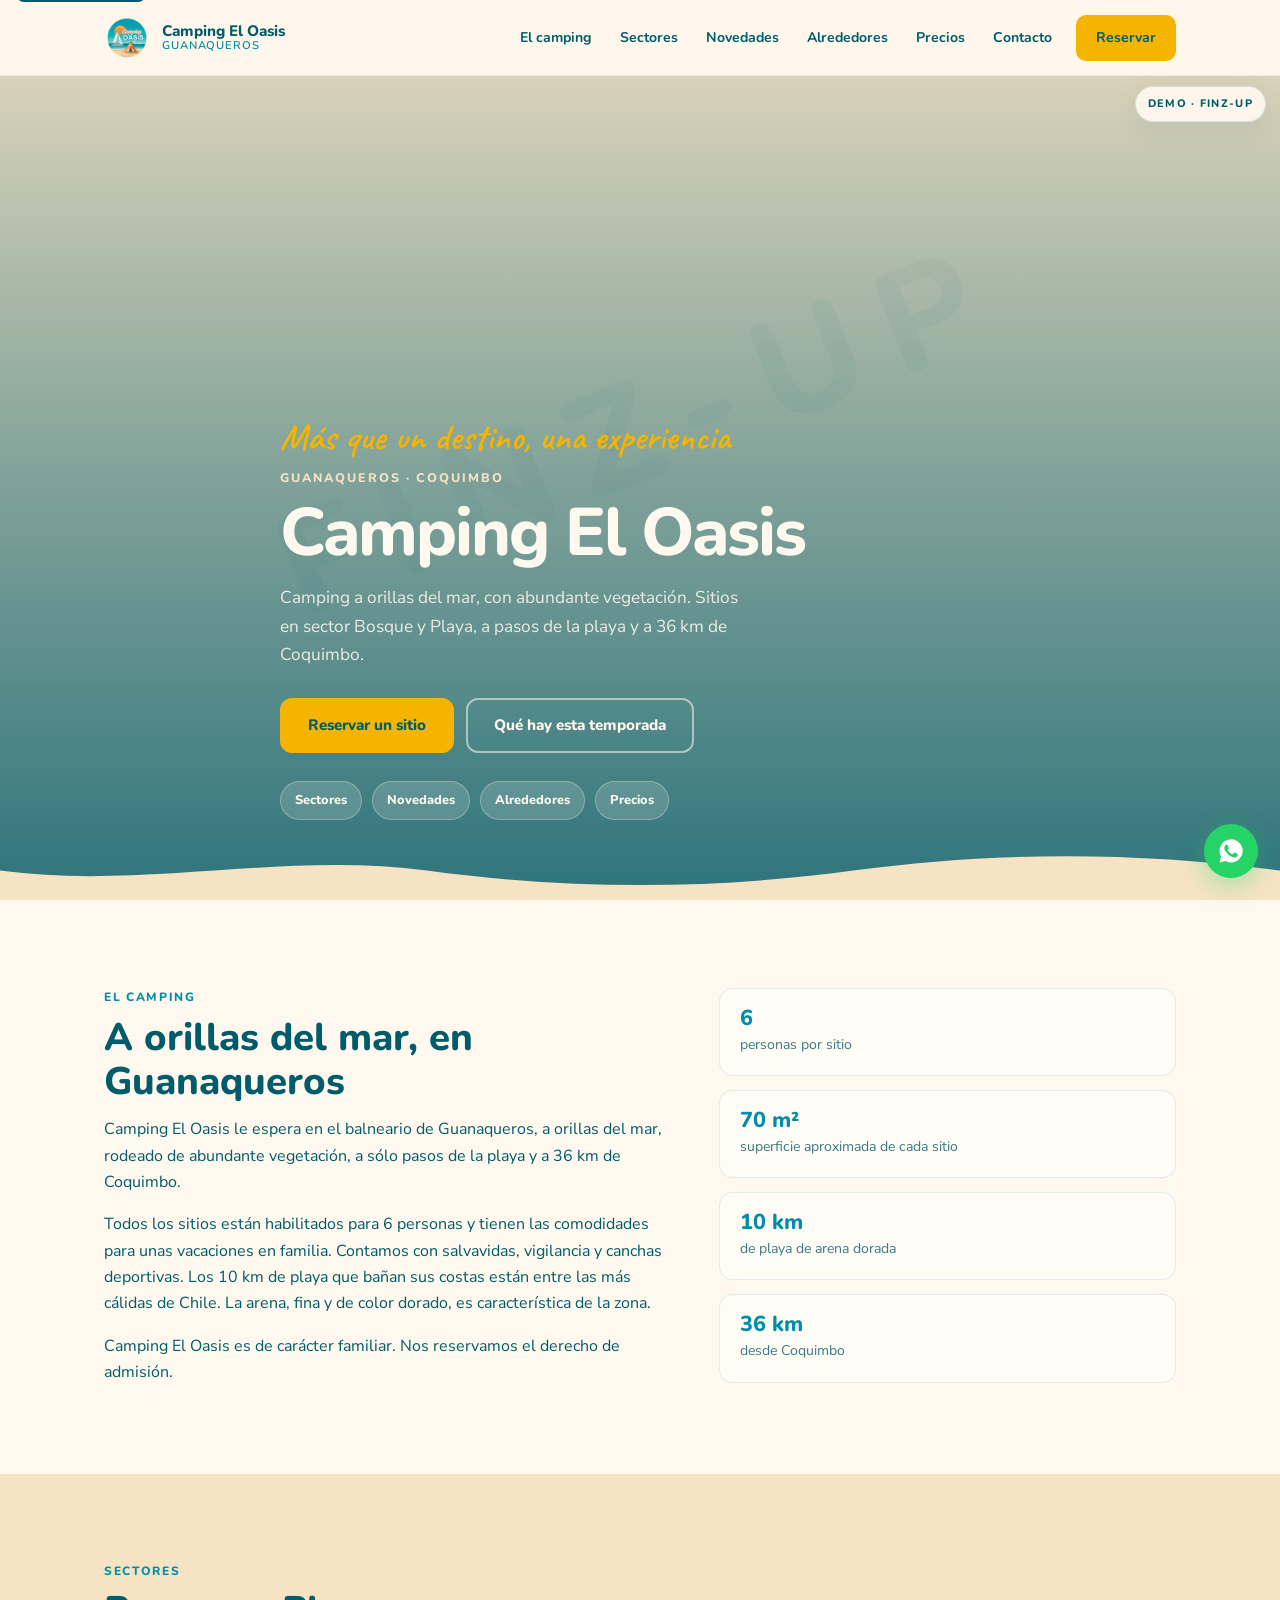
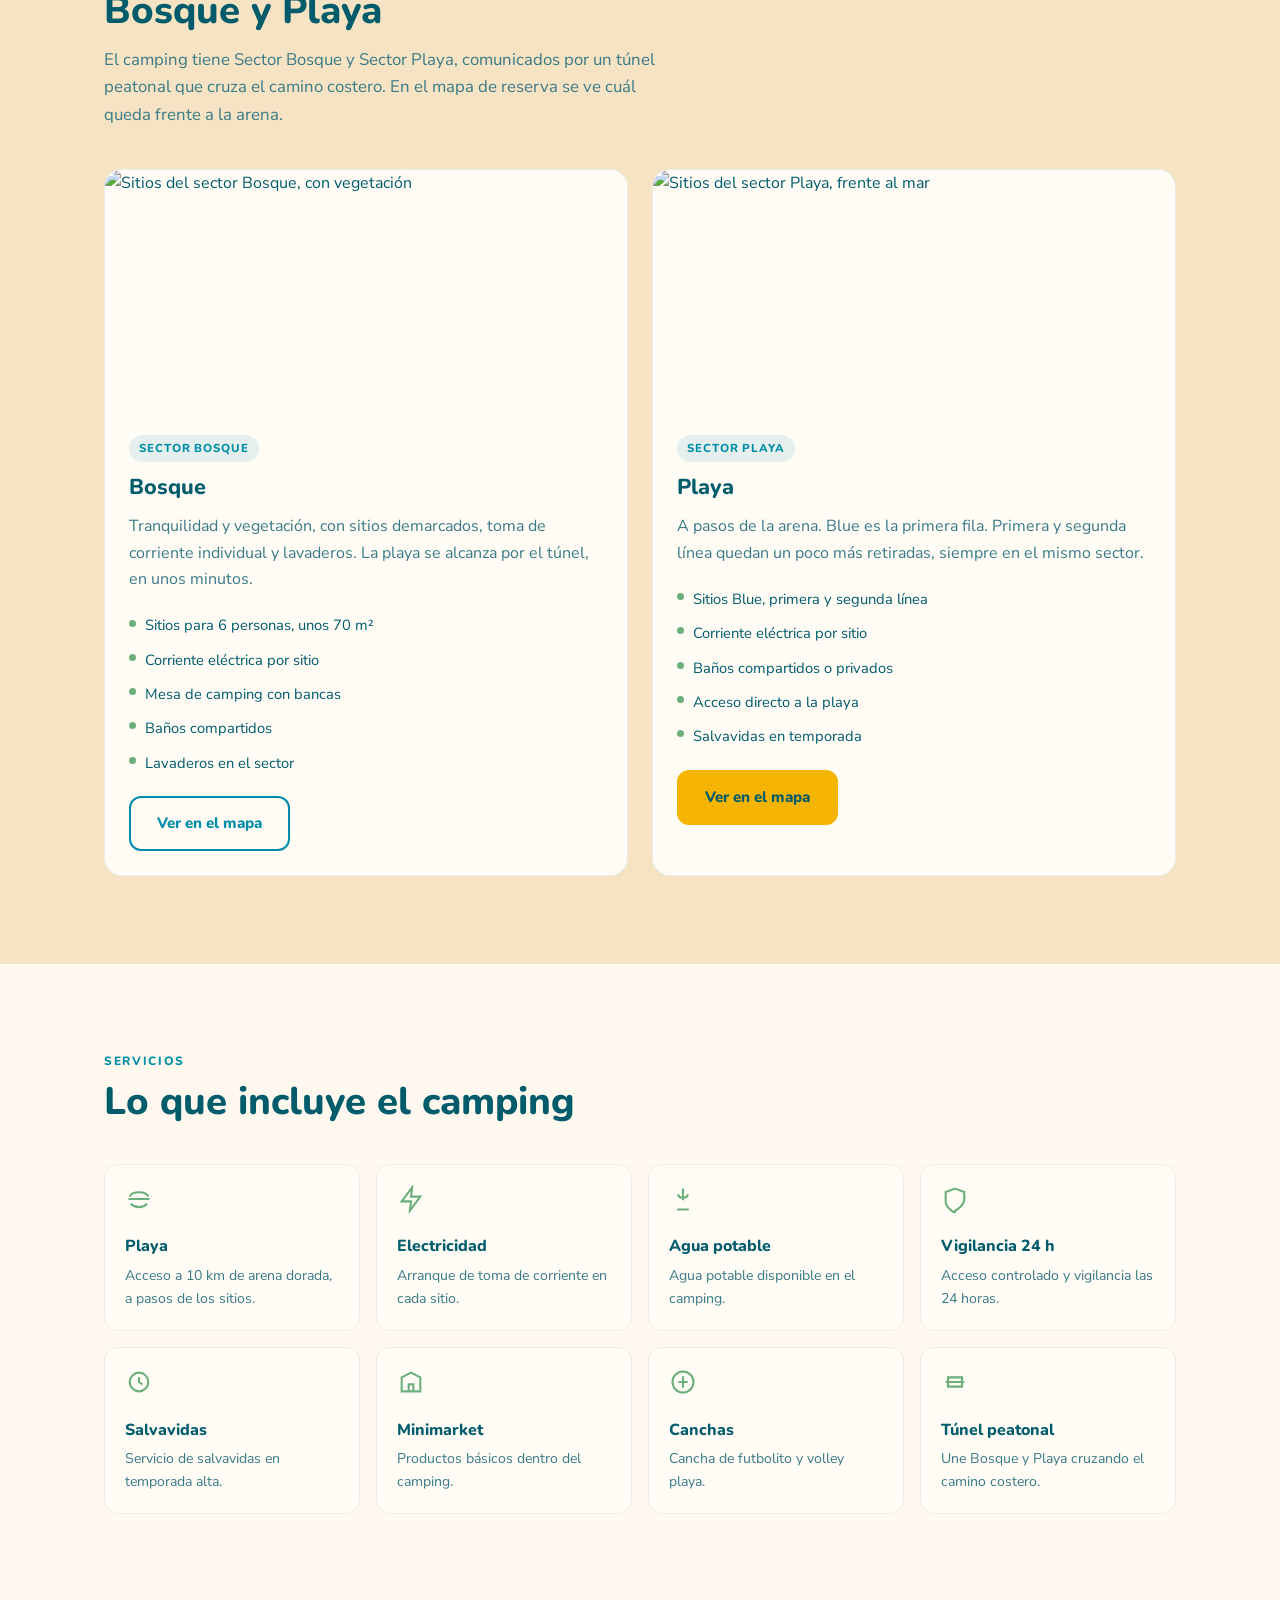
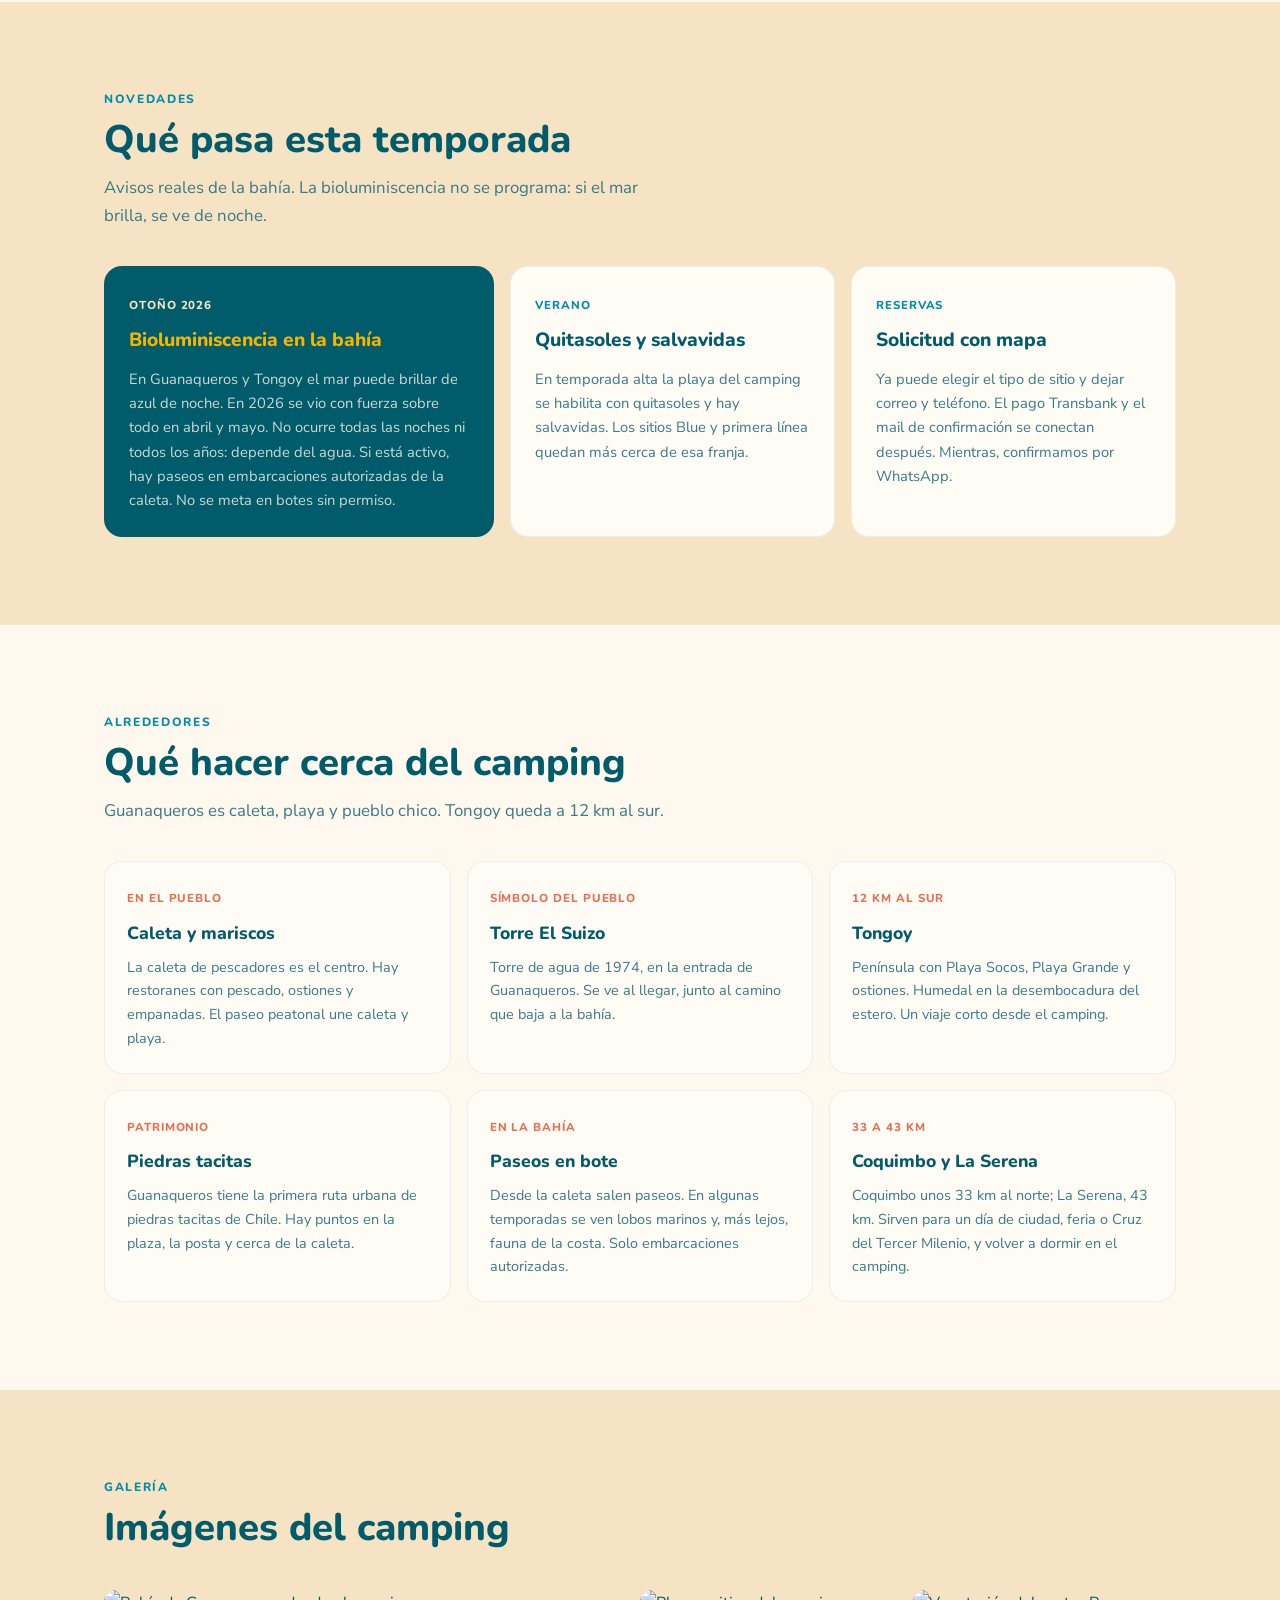
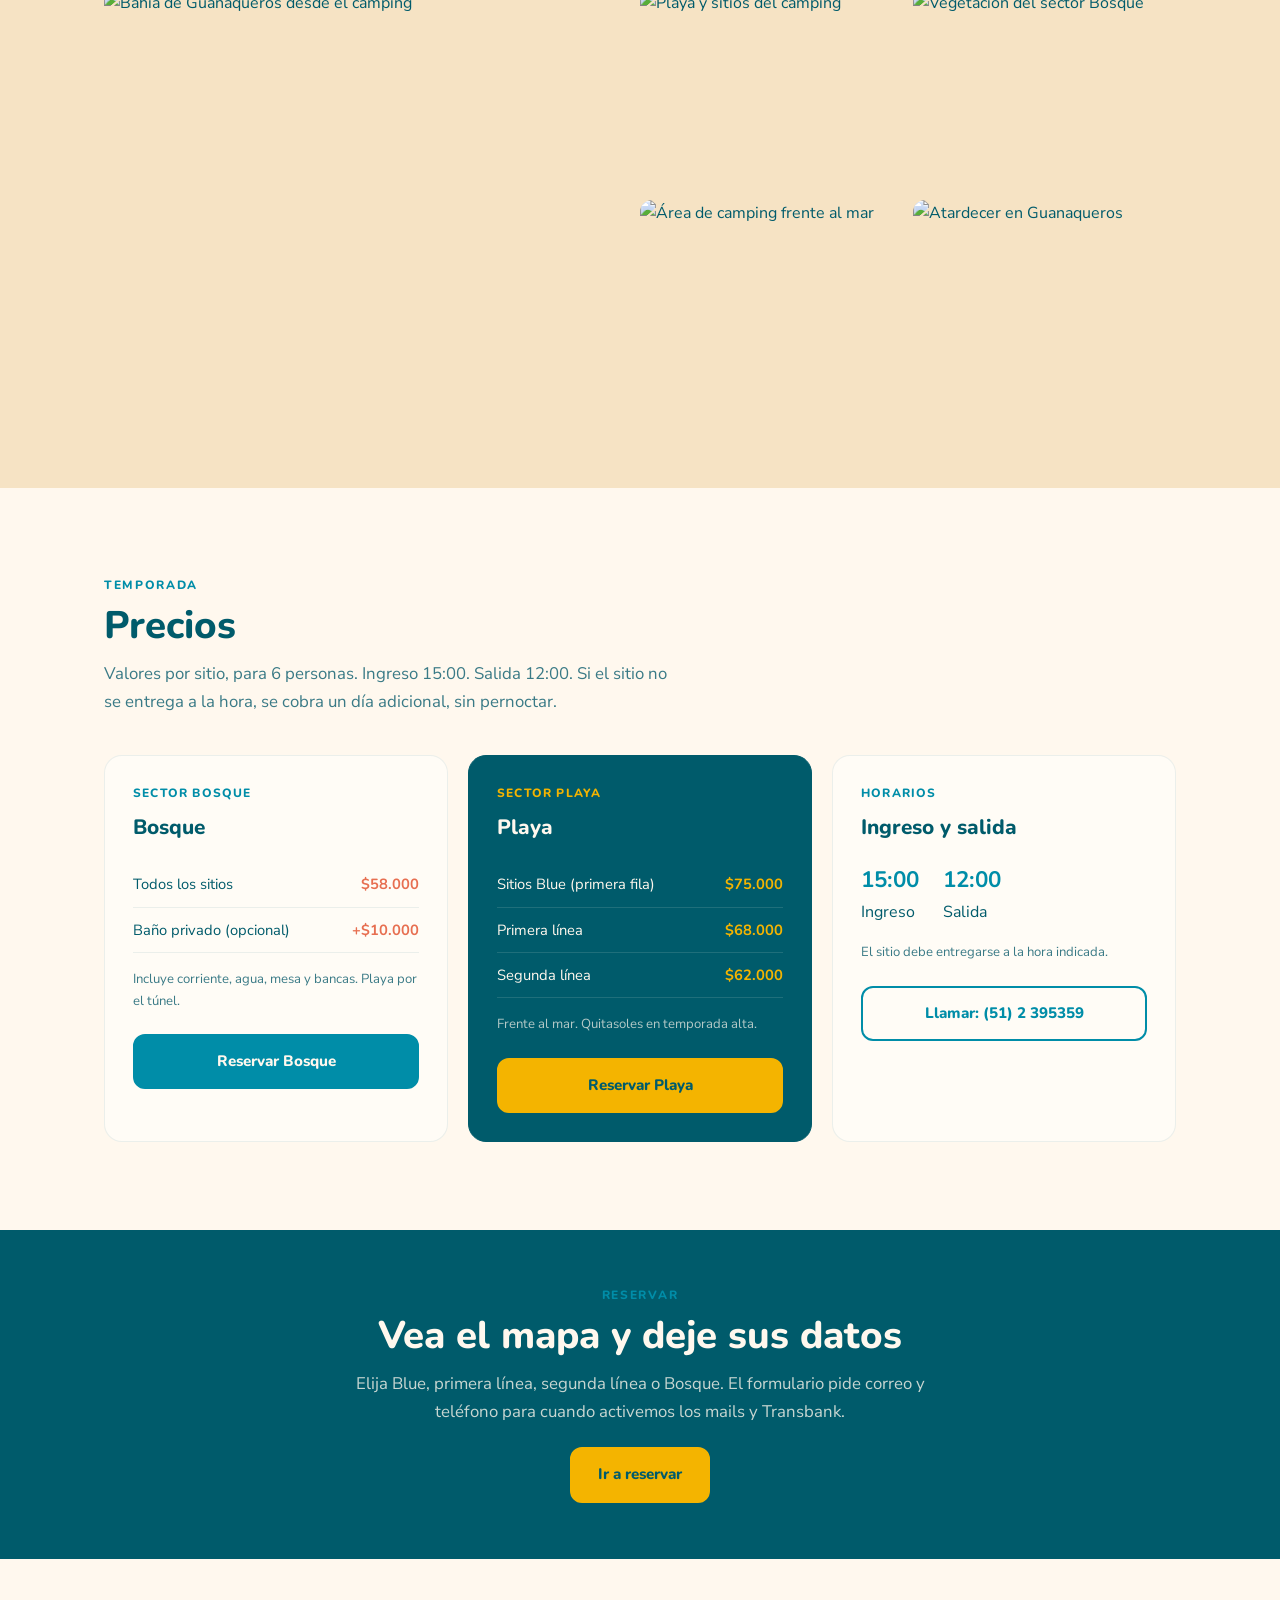
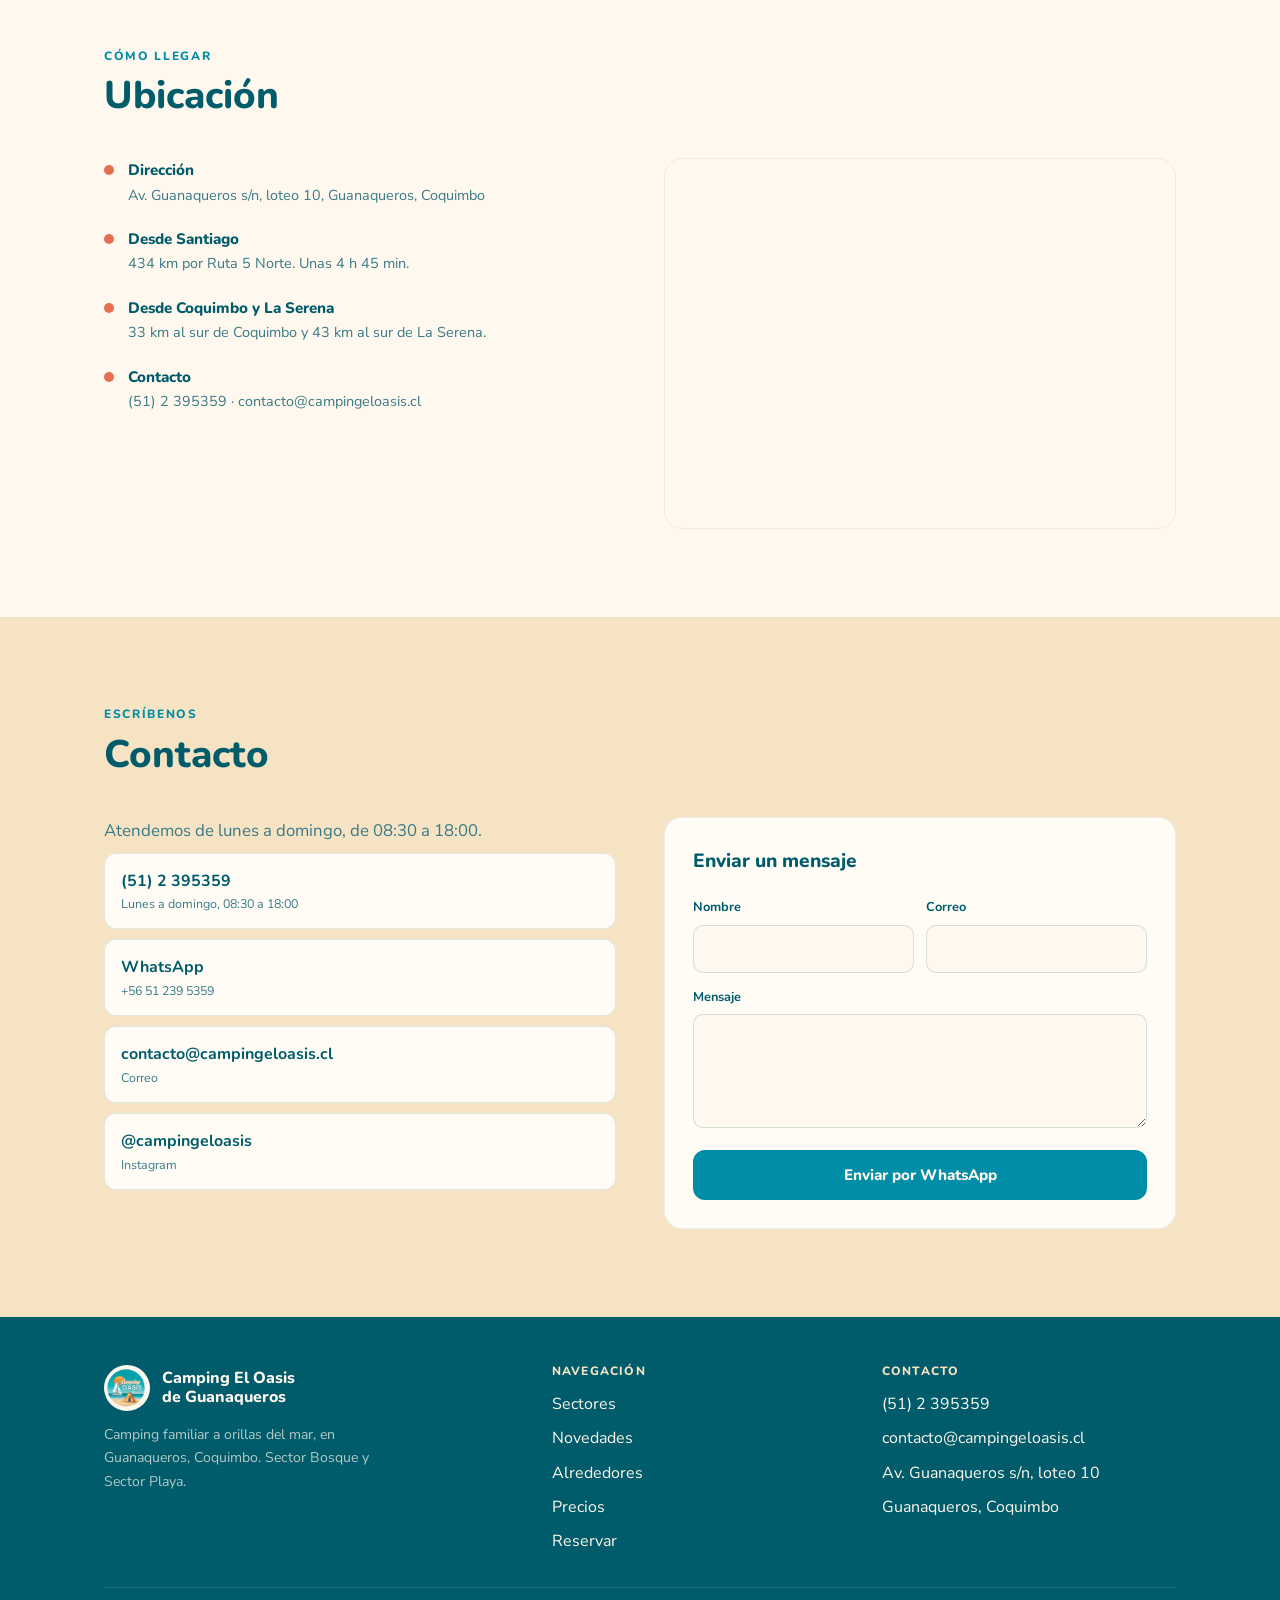
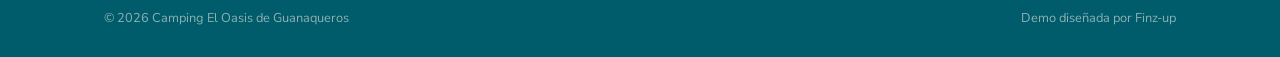
==== index.html @ 255bed96 "Publicar demo de Camping El Oasis con presupuesto Finz-up." ====
<!DOCTYPE html>
<html lang="es">
<head>
  <meta charset="UTF-8" />
  <meta name="viewport" content="width=device-width, initial-scale=1.0, viewport-fit=cover" />
  <meta name="theme-color" content="#005B6B" />
  <title>Camping El Oasis de Guanaqueros</title>
  <meta name="description" content="Camping a orillas del mar en Guanaqueros, Coquimbo. Sitios en sector Bosque y Playa, novedades de la bahía y reserva con mapa de sectores." />
  <meta name="robots" content="noindex, nofollow" />
  <link rel="icon" href="img/logo.png" />

  <meta property="og:type" content="website" />
  <meta property="og:title" content="Camping El Oasis de Guanaqueros" />
  <meta property="og:description" content="Camping familiar a orillas del mar, en Guanaqueros. Sector Bosque y Sector Playa." />
  <meta property="og:locale" content="es_CL" />

  <link rel="preconnect" href="https://fonts.googleapis.com" />
  <link rel="preconnect" href="https://fonts.gstatic.com" crossorigin />
  <link href="https://fonts.googleapis.com/css2?family=Caveat:wght@600;700&family=Nunito+Sans:ital,wght@0,400;0,500;0,600;0,700;1,400&family=Nunito:wght@600;700;800&display=swap" rel="stylesheet" />
  <link rel="stylesheet" href="css/styles.css" />
</head>
<body class="has-dock">
  <a class="skip-link" href="#contenido">Ir al contenido</a>

  <header class="nav">
    <div class="wrap nav__inner">
      <a class="nav__logo" href="#inicio">
        <img src="img/logo.png" alt="Camping El Oasis" width="48" height="48" />
        <span class="nav__name">Camping El Oasis<small>Guanaqueros</small></span>
      </a>
      <nav id="navLinks" class="nav__links">
        <a href="#camping">El camping</a>
        <a href="#sectores">Sectores</a>
        <a href="#novedades">Novedades</a>
        <a href="#alrededores">Alrededores</a>
        <a href="#precios">Precios</a>
        <a href="#contacto">Contacto</a>
        <a class="btn btn--sol" href="reservar.html">Reservar</a>
      </nav>
      <button class="nav__burger" id="burger" type="button" aria-label="Abrir menú" aria-expanded="false" aria-controls="navLinks">
        <span></span><span></span><span></span>
      </button>
    </div>
  </header>

  <main id="contenido">
    <section class="hero" id="inicio">
      <div class="wrap hero__content">
        <p class="hero__script">Más que un destino, una experiencia</p>
        <p class="hero__place">Guanaqueros · Coquimbo</p>
        <h1>Camping El Oasis</h1>
        <p class="hero__lead">Camping a orillas del mar, con abundante vegetación. Sitios en sector Bosque y Playa, a pasos de la playa y a 36 km de Coquimbo.</p>
        <div class="hero__actions">
          <a class="btn btn--sol" href="reservar.html">Reservar un sitio</a>
          <a class="btn btn--ghost" href="#novedades">Qué hay esta temporada</a>
        </div>
        <nav class="explore" aria-label="Seguir recorriendo">
          <a href="#sectores">Sectores</a>
          <a href="#novedades">Novedades</a>
          <a href="#alrededores">Alrededores</a>
          <a href="#precios">Precios</a>
        </nav>
      </div>
      <svg class="hero__wave" viewBox="0 0 1440 70" preserveAspectRatio="none" aria-hidden="true">
        <path d="M0 32c160 24 320-24 480 0s320 24 480 0 320-24 480 0v38H0Z" fill="#F6E3C4"/>
      </svg>
    </section>

    <section class="section section--crema reveal" id="camping">
      <div class="wrap intro">
        <div>
          <p class="kicker">El camping</p>
          <h2>A orillas del mar, en Guanaqueros</h2>
          <p>Camping El Oasis le espera en el balneario de Guanaqueros, a orillas del mar, rodeado de abundante vegetación, a sólo pasos de la playa y a 36 km de Coquimbo.</p>
          <p>Todos los sitios están habilitados para 6 personas y tienen las comodidades para unas vacaciones en familia. Contamos con salvavidas, vigilancia y canchas deportivas. Los 10 km de playa que bañan sus costas están entre las más cálidas de Chile. La arena, fina y de color dorado, es característica de la zona.</p>
          <p>Camping El Oasis es de carácter familiar. Nos reservamos el derecho de admisión.</p>
        </div>
        <div class="facts">
          <div class="fact"><strong>6</strong><span>personas por sitio</span></div>
          <div class="fact"><strong>70 m²</strong><span>superficie aproximada de cada sitio</span></div>
          <div class="fact"><strong>10 km</strong><span>de playa de arena dorada</span></div>
          <div class="fact"><strong>36 km</strong><span>desde Coquimbo</span></div>
        </div>
      </div>
    </section>

    <section class="section section--arena reveal" id="sectores">
      <div class="wrap">
        <p class="kicker">Sectores</p>
        <h2>Bosque y Playa</h2>
        <p class="lede">El camping tiene Sector Bosque y Sector Playa, comunicados por un túnel peatonal que cruza el camino costero. En el mapa de reserva se ve cuál queda frente a la arena.</p>

        <div class="sitios-grid">
          <article class="sitio">
            <img src="https://campingeloasis.cl/images/camping-el-oasis-sector-el-bosque.jpg" alt="Sitios del sector Bosque, con vegetación" width="640" height="240" />
            <div class="sitio__body">
              <span class="sitio__tag">Sector Bosque</span>
              <h3>Bosque</h3>
              <p>Tranquilidad y vegetación, con sitios demarcados, toma de corriente individual y lavaderos. La playa se alcanza por el túnel, en unos minutos.</p>
              <ul>
                <li>Sitios para 6 personas, unos 70 m²</li>
                <li>Corriente eléctrica por sitio</li>
                <li>Mesa de camping con bancas</li>
                <li>Baños compartidos</li>
                <li>Lavaderos en el sector</li>
              </ul>
              <a class="btn btn--linea sitio-card-cta" href="reservar.html?sector=bosque">Ver en el mapa</a>
            </div>
          </article>
          <article class="sitio">
            <img src="https://campingeloasis.cl/images/camping-el-oasis-sector-playa.jpg" alt="Sitios del sector Playa, frente al mar" width="640" height="240" />
            <div class="sitio__body">
              <span class="sitio__tag">Sector Playa</span>
              <h3>Playa</h3>
              <p>A pasos de la arena. Blue es la primera fila. Primera y segunda línea quedan un poco más retiradas, siempre en el mismo sector.</p>
              <ul>
                <li>Sitios Blue, primera y segunda línea</li>
                <li>Corriente eléctrica por sitio</li>
                <li>Baños compartidos o privados</li>
                <li>Acceso directo a la playa</li>
                <li>Salvavidas en temporada</li>
              </ul>
              <a class="btn btn--sol sitio-card-cta" href="reservar.html?sector=playa-blue">Ver en el mapa</a>
            </div>
          </article>
        </div>
      </div>
    </section>

    <section class="section section--crema reveal" id="servicios">
      <div class="wrap">
        <p class="kicker">Servicios</p>
        <h2>Lo que incluye el camping</h2>
        <div class="servicios-grid">
          <article class="servicio">
            <svg viewBox="0 0 24 24" fill="none" stroke="currentColor" stroke-width="1.8" aria-hidden="true"><path d="M3 12h18M5 16c2 2 5 3 7 3s5-1 7-3M4 10c2-5 14-5 16 0"/></svg>
            <h3>Playa</h3>
            <p>Acceso a 10 km de arena dorada, a pasos de los sitios.</p>
          </article>
          <article class="servicio">
            <svg viewBox="0 0 24 24" fill="none" stroke="currentColor" stroke-width="1.8" aria-hidden="true"><path d="M13 2 4 14h8l-1 8 9-12h-8l1-8z"/></svg>
            <h3>Electricidad</h3>
            <p>Arranque de toma de corriente en cada sitio.</p>
          </article>
          <article class="servicio">
            <svg viewBox="0 0 24 24" fill="none" stroke="currentColor" stroke-width="1.8" aria-hidden="true"><path d="M12 3v10M8 8c0 4 8 4 8 0M7 21h10"/></svg>
            <h3>Agua potable</h3>
            <p>Agua potable disponible en el camping.</p>
          </article>
          <article class="servicio">
            <svg viewBox="0 0 24 24" fill="none" stroke="currentColor" stroke-width="1.8" aria-hidden="true"><path d="M12 22s8-4 8-10V6l-8-3-8 3v8c0 6 8 10 8 10z"/></svg>
            <h3>Vigilancia 24 h</h3>
            <p>Acceso controlado y vigilancia las 24 horas.</p>
          </article>
          <article class="servicio">
            <svg viewBox="0 0 24 24" fill="none" stroke="currentColor" stroke-width="1.8" aria-hidden="true"><circle cx="12" cy="12" r="8"/><path d="M12 8v4l3 2"/></svg>
            <h3>Salvavidas</h3>
            <p>Servicio de salvavidas en temporada alta.</p>
          </article>
          <article class="servicio">
            <svg viewBox="0 0 24 24" fill="none" stroke="currentColor" stroke-width="1.8" aria-hidden="true"><path d="M4 20V8l8-4 8 4v12H4z"/><path d="M10 20v-6h4v6"/></svg>
            <h3>Minimarket</h3>
            <p>Productos básicos dentro del camping.</p>
          </article>
          <article class="servicio">
            <svg viewBox="0 0 24 24" fill="none" stroke="currentColor" stroke-width="1.8" aria-hidden="true"><circle cx="12" cy="12" r="9"/><path d="M12 7v10M8 12h8"/></svg>
            <h3>Canchas</h3>
            <p>Cancha de futbolito y volley playa.</p>
          </article>
          <article class="servicio">
            <svg viewBox="0 0 24 24" fill="none" stroke="currentColor" stroke-width="1.8" aria-hidden="true"><path d="M4 12h16M6 8h12v8H6z"/></svg>
            <h3>Túnel peatonal</h3>
            <p>Une Bosque y Playa cruzando el camino costero.</p>
          </article>
        </div>
      </div>
    </section>

    <section class="section section--arena reveal" id="novedades">
      <div class="wrap">
        <p class="kicker">Novedades</p>
        <h2>Qué pasa esta temporada</h2>
        <p class="lede">Avisos reales de la bahía. La bioluminiscencia no se programa: si el mar brilla, se ve de noche.</p>
        <div class="news-grid">
          <article class="news news--wide">
            <time datetime="2026-05">Otoño 2026</time>
            <h3>Bioluminiscencia en la bahía</h3>
            <p>En Guanaqueros y Tongoy el mar puede brillar de azul de noche. En 2026 se vio con fuerza sobre todo en abril y mayo. No ocurre todas las noches ni todos los años: depende del agua. Si está activo, hay paseos en embarcaciones autorizadas de la caleta. No se meta en botes sin permiso.</p>
          </article>
          <article class="news">
            <time datetime="2026-12">Verano</time>
            <h3>Quitasoles y salvavidas</h3>
            <p>En temporada alta la playa del camping se habilita con quitasoles y hay salvavidas. Los sitios Blue y primera línea quedan más cerca de esa franja.</p>
          </article>
          <article class="news">
            <time datetime="2026-09">Reservas</time>
            <h3>Solicitud con mapa</h3>
            <p>Ya puede elegir el tipo de sitio y dejar correo y teléfono. El pago Transbank y el mail de confirmación se conectan después. Mientras, confirmamos por WhatsApp.</p>
          </article>
        </div>
      </div>
    </section>

    <section class="section section--crema reveal" id="alrededores">
      <div class="wrap">
        <p class="kicker">Alrededores</p>
        <h2>Qué hacer cerca del camping</h2>
        <p class="lede">Guanaqueros es caleta, playa y pueblo chico. Tongoy queda a 12 km al sur.</p>
        <div class="alre-grid">
          <article class="alre">
            <span>En el pueblo</span>
            <h3>Caleta y mariscos</h3>
            <p>La caleta de pescadores es el centro. Hay restoranes con pescado, ostiones y empanadas. El paseo peatonal une caleta y playa.</p>
          </article>
          <article class="alre">
            <span>Símbolo del pueblo</span>
            <h3>Torre El Suizo</h3>
            <p>Torre de agua de 1974, en la entrada de Guanaqueros. Se ve al llegar, junto al camino que baja a la bahía.</p>
          </article>
          <article class="alre">
            <span>12 km al sur</span>
            <h3>Tongoy</h3>
            <p>Península con Playa Socos, Playa Grande y ostiones. Humedal en la desembocadura del estero. Un viaje corto desde el camping.</p>
          </article>
          <article class="alre">
            <span>Patrimonio</span>
            <h3>Piedras tacitas</h3>
            <p>Guanaqueros tiene la primera ruta urbana de piedras tacitas de Chile. Hay puntos en la plaza, la posta y cerca de la caleta.</p>
          </article>
          <article class="alre">
            <span>En la bahía</span>
            <h3>Paseos en bote</h3>
            <p>Desde la caleta salen paseos. En algunas temporadas se ven lobos marinos y, más lejos, fauna de la costa. Solo embarcaciones autorizadas.</p>
          </article>
          <article class="alre">
            <span>33 a 43 km</span>
            <h3>Coquimbo y La Serena</h3>
            <p>Coquimbo unos 33 km al norte; La Serena, 43 km. Sirven para un día de ciudad, feria o Cruz del Tercer Milenio, y volver a dormir en el camping.</p>
          </article>
        </div>
      </div>
    </section>

    <section class="section section--arena reveal" id="galeria">
      <div class="wrap">
        <p class="kicker">Galería</p>
        <h2>Imágenes del camping</h2>
        <div class="galeria-mosaic">
          <a href="https://campingeloasis.cl/images/camping-el-oasis-guanaqueros-01.jpg" target="_blank" rel="noopener">
            <img src="https://campingeloasis.cl/images/camping-el-oasis-guanaqueros-01.jpg" alt="Bahía de Guanaqueros desde el camping" loading="lazy" />
          </a>
          <a href="https://campingeloasis.cl/images/camping-el-oasis-guanaqueros-02.jpg" target="_blank" rel="noopener">
            <img src="https://campingeloasis.cl/images/camping-el-oasis-guanaqueros-02.jpg" alt="Playa y sitios del camping" loading="lazy" />
          </a>
          <a href="https://campingeloasis.cl/images/camping-el-oasis-guanaqueros-03.jpg" target="_blank" rel="noopener">
            <img src="https://campingeloasis.cl/images/camping-el-oasis-guanaqueros-03.jpg" alt="Vegetación del sector Bosque" loading="lazy" />
          </a>
          <a href="https://campingeloasis.cl/images/camping-el-oasis-guanaqueros-04.jpg" target="_blank" rel="noopener">
            <img src="https://campingeloasis.cl/images/camping-el-oasis-guanaqueros-04.jpg" alt="Área de camping frente al mar" loading="lazy" />
          </a>
          <a href="https://campingeloasis.cl/images/camping-el-oasis-guanaqueros-05.jpg" target="_blank" rel="noopener">
            <img src="https://campingeloasis.cl/images/camping-el-oasis-guanaqueros-05.jpg" alt="Atardecer en Guanaqueros" loading="lazy" />
          </a>
        </div>
      </div>
    </section>

    <section class="section section--crema reveal" id="precios">
      <div class="wrap">
        <p class="kicker">Temporada</p>
        <h2>Precios</h2>
        <p class="lede">Valores por sitio, para 6 personas. Ingreso 15:00. Salida 12:00. Si el sitio no se entrega a la hora, se cobra un día adicional, sin pernoctar.</p>
        <div class="precios-grid">
          <article class="precio">
            <p class="precio__name">Sector Bosque</p>
            <h3>Bosque</h3>
            <div class="precio-row"><span>Todos los sitios</span><b>$58.000</b></div>
            <div class="precio-row"><span>Baño privado (opcional)</span><b>+$10.000</b></div>
            <p class="precio__note">Incluye corriente, agua, mesa y bancas. Playa por el túnel.</p>
            <a class="btn btn--oceano btn--full" href="reservar.html?sector=bosque">Reservar Bosque</a>
          </article>
          <article class="precio precio--playa">
            <p class="precio__name">Sector Playa</p>
            <h3>Playa</h3>
            <div class="precio-row"><span>Sitios Blue (primera fila)</span><b>$75.000</b></div>
            <div class="precio-row"><span>Primera línea</span><b>$68.000</b></div>
            <div class="precio-row"><span>Segunda línea</span><b>$62.000</b></div>
            <p class="precio__note">Frente al mar. Quitasoles en temporada alta.</p>
            <a class="btn btn--sol btn--full" href="reservar.html?sector=playa-blue">Reservar Playa</a>
          </article>
          <article class="precio">
            <p class="precio__name">Horarios</p>
            <h3>Ingreso y salida</h3>
            <div class="horarios">
              <div><b>15:00</b><span>Ingreso</span></div>
              <div><b>12:00</b><span>Salida</span></div>
            </div>
            <p class="precio__note">El sitio debe entregarse a la hora indicada.</p>
            <a class="btn btn--linea btn--full" href="tel:+56512395359">Llamar: (51) 2 395359</a>
          </article>
        </div>
      </div>
    </section>

    <section class="cta-band" id="reservas">
      <div class="wrap">
        <p class="kicker">Reservar</p>
        <h2>Vea el mapa y deje sus datos</h2>
        <p class="lede">Elija Blue, primera línea, segunda línea o Bosque. El formulario pide correo y teléfono para cuando activemos los mails y Transbank.</p>
        <a class="btn btn--sol" href="reservar.html">Ir a reservar</a>
      </div>
    </section>

    <section class="section section--crema reveal" id="ubicacion">
      <div class="wrap">
        <p class="kicker">Cómo llegar</p>
        <h2>Ubicación</h2>
        <div class="split">
          <div>
            <div class="ubi-item">
              <div>
                <h3>Dirección</h3>
                <p>Av. Guanaqueros s/n, loteo 10, Guanaqueros, Coquimbo</p>
              </div>
            </div>
            <div class="ubi-item">
              <div>
                <h3>Desde Santiago</h3>
                <p>434 km por Ruta 5 Norte. Unas 4 h 45 min.</p>
              </div>
            </div>
            <div class="ubi-item">
              <div>
                <h3>Desde Coquimbo y La Serena</h3>
                <p>33 km al sur de Coquimbo y 43 km al sur de La Serena.</p>
              </div>
            </div>
            <div class="ubi-item">
              <div>
                <h3>Contacto</h3>
                <p>(51) 2 395359 · contacto@campingeloasis.cl</p>
              </div>
            </div>
          </div>
          <div class="mapa">
            <iframe
              src="https://www.google.com/maps/embed?pb=!1m14!1m8!1m3!1d13793.988508450304!2d-71.4134859!3d-30.1943558!3m2!1i1024!2i768!4f13.1!3m3!1m2!1s0x0%3A0xfddb2867df603041!2sCamping%20el%20Oasis!5e0!3m2!1ses-419!2scl!4v1579925789941!5m2!1ses-419!2scl"
              title="Mapa de Camping El Oasis de Guanaqueros"
              loading="lazy"
              referrerpolicy="no-referrer-when-downgrade">
            </iframe>
          </div>
        </div>
      </div>
    </section>

    <section class="section section--arena reveal" id="contacto">
      <div class="wrap">
        <p class="kicker">Escríbenos</p>
        <h2>Contacto</h2>
        <div class="split">
          <div>
            <p class="lede">Atendemos de lunes a domingo, de 08:30 a 18:00.</p>
            <div class="canales">
              <a class="canal" href="tel:+56512395359">
                <span>(51) 2 395359<small>Lunes a domingo, 08:30 a 18:00</small></span>
              </a>
              <a class="canal" href="https://wa.me/56512395359" target="_blank" rel="noopener">
                <span>WhatsApp<small>+56 51 239 5359</small></span>
              </a>
              <a class="canal" href="mailto:contacto@campingeloasis.cl">
                <span>contacto@campingeloasis.cl<small>Correo</small></span>
              </a>
              <a class="canal" href="https://www.instagram.com/campingeloasis" target="_blank" rel="noopener">
                <span>@campingeloasis<small>Instagram</small></span>
              </a>
            </div>
          </div>
          <form class="card" id="formContacto">
            <h3>Enviar un mensaje</h3>
            <div class="row-2">
              <div class="field">
                <label for="c-nombre">Nombre</label>
                <input id="c-nombre" name="nombre" type="text" autocomplete="name" required />
              </div>
              <div class="field">
                <label for="c-email">Correo</label>
                <input id="c-email" name="email" type="email" autocomplete="email" required />
              </div>
            </div>
            <div class="field">
              <label for="c-msg">Mensaje</label>
              <textarea id="c-msg" name="mensaje" rows="4" required></textarea>
            </div>
            <button class="btn btn--oceano btn--full" type="submit">Enviar por WhatsApp</button>
          </form>
        </div>
      </div>
    </section>
  </main>

  <footer class="footer">
    <div class="wrap">
      <div class="footer__top">
        <div>
          <div class="footer__brand">
            <img src="img/logo.png" alt="" width="46" height="46" />
            <strong>Camping El Oasis<br />de Guanaqueros</strong>
          </div>
          <p>Camping familiar a orillas del mar, en Guanaqueros, Coquimbo. Sector Bosque y Sector Playa.</p>
        </div>
        <div>
          <h2>Navegación</h2>
          <ul>
            <li><a href="#sectores">Sectores</a></li>
            <li><a href="#novedades">Novedades</a></li>
            <li><a href="#alrededores">Alrededores</a></li>
            <li><a href="#precios">Precios</a></li>
            <li><a href="reservar.html">Reservar</a></li>
          </ul>
        </div>
        <div>
          <h2>Contacto</h2>
          <ul>
            <li><a href="tel:+56512395359">(51) 2 395359</a></li>
            <li><a href="mailto:contacto@campingeloasis.cl">contacto@campingeloasis.cl</a></li>
            <li>Av. Guanaqueros s/n, loteo 10</li>
            <li>Guanaqueros, Coquimbo</li>
          </ul>
        </div>
      </div>
      <div class="footer__bottom">
        <span>© 2026 Camping El Oasis de Guanaqueros</span>
        <span>Demo diseñada por <a href="presupuesto.html">Finz-up</a></span>
      </div>
    </div>
  </footer>

  <nav class="dock" aria-label="Navegación principal">
    <a href="#inicio">Inicio</a>
    <a href="#novedades">Novedades</a>
    <a href="#alrededores">Alrededores</a>
    <a href="reservar.html">Reservar</a>
  </nav>

  <a class="wa" href="https://wa.me/56512395359" target="_blank" rel="noopener" aria-label="WhatsApp">
    <svg viewBox="0 0 24 24" fill="currentColor" aria-hidden="true"><path d="M12.04 2a9.9 9.9 0 0 0-8.5 14.9L2 22l5.25-1.48A9.9 9.9 0 1 0 12.04 2zm5.76 14.16c-.24.68-1.4 1.24-1.93 1.32-.5.07-1.13.1-1.82-.11-.42-.13-.96-.31-1.65-.6-2.9-1.25-4.78-4.16-4.93-4.36-.14-.2-1.18-1.57-1.18-3 0-1.42.74-2.12 1-2.41.25-.29.55-.36.73-.36h.53c.17 0 .4-.06.62.47.24.58.8 2 .87 2.14.07.14.12.3.02.49-.1.2-.15.32-.3.5-.14.17-.3.38-.43.51-.14.14-.29.3-.12.58.16.29.73 1.2 1.57 1.95 1.08.95 1.99 1.25 2.28 1.39.29.14.46.12.63-.07.17-.2.73-.85.93-1.14.2-.29.4-.24.67-.14.27.1 1.71.8 2 .95.29.14.48.22.55.34.07.12.07.7-.17 1.38z"/></svg>
  </a>

  <a class="finz-badge" href="presupuesto.html">Demo · Finz-up</a>
  <div class="finz-water" aria-hidden="true">FINZ-UP</div>

  <script src="js/sitios.js"></script>
  <script src="js/main.js"></script>
</body>
</html>
---- css/styles.css ----
/* Camping El Oasis — tokens de marca */

:root {
  --arena: #F6E3C4;
  --crema: #FFF8EE;
  --oceano: #008DA8;
  --oceano-oscuro: #00728A;
  --profundo: #005B6B;
  --salvia: #6DAF7B;
  --terracota: #E76F51;
  --sol: #F4B400;
  --sol-oscuro: #D49C00;
  --coral: #FF7F6E;
  --blanco: #FFFcf6;
  --texto: #005B6B;
  --texto-suave: #3A7A86;

  --font-display: "Nunito", system-ui, sans-serif;
  --font-body: "Nunito Sans", system-ui, sans-serif;
  --font-script: "Caveat", cursive;

  --max: 1120px;
  --nav-h: 76px;
  --radius: 14px;
  --shadow: 0 8px 28px rgba(0, 91, 107, 0.08);
  --ease: 0.2s ease;
}

*,
*::before,
*::after {
  box-sizing: border-box;
  margin: 0;
  padding: 0;
}

html {
  scroll-behavior: smooth;
  scroll-padding-top: calc(var(--nav-h) + 12px);
}

body {
  font-family: var(--font-body);
  background: var(--arena);
  color: var(--texto);
  line-height: 1.65;
  -webkit-font-smoothing: antialiased;
}

img {
  display: block;
  max-width: 100%;
  height: auto;
}

a {
  color: inherit;
  text-decoration: none;
}

ul {
  list-style: none;
}

button,
input,
select,
textarea {
  font-family: inherit;
}

button {
  cursor: pointer;
  border: none;
  background: none;
}

:focus-visible {
  outline: 3px solid var(--sol);
  outline-offset: 3px;
}

.skip-link {
  position: absolute;
  left: 16px;
  top: -40px;
  z-index: 200;
  background: var(--profundo);
  color: var(--crema);
  padding: 8px 14px;
  border-radius: 8px;
}

.skip-link:focus {
  top: 12px;
}

.wrap {
  width: 100%;
  max-width: var(--max);
  margin-inline: auto;
  padding-inline: 24px;
}

/* —— Botones (CTA = Amarillo Sol) —— */
.btn {
  display: inline-flex;
  align-items: center;
  justify-content: center;
  gap: 8px;
  font-family: var(--font-display);
  font-size: 0.95rem;
  font-weight: 800;
  padding: 13px 26px;
  border-radius: 12px;
  border: 2px solid transparent;
  transition: transform var(--ease), background var(--ease), border-color var(--ease);
}

.btn:hover {
  transform: translateY(-1px);
}

.btn--sol {
  background: var(--sol);
  color: var(--profundo);
  border-color: var(--sol);
}

.btn--sol:hover {
  background: var(--sol-oscuro);
  border-color: var(--sol-oscuro);
}

.btn--oceano {
  background: var(--oceano);
  color: var(--crema);
  border-color: var(--oceano);
}

.btn--oceano:hover {
  background: var(--oceano-oscuro);
}

.btn--ghost {
  background: transparent;
  color: var(--crema);
  border-color: rgba(255, 248, 238, 0.55);
}

.btn--ghost:hover {
  background: rgba(255, 248, 238, 0.12);
}

.btn--linea {
  background: transparent;
  color: var(--oceano);
  border-color: var(--oceano);
}

.btn--linea:hover {
  background: var(--oceano);
  color: var(--crema);
}

.btn--full {
  width: 100%;
}

/* —— Nav —— */
.nav {
  position: sticky;
  top: 0;
  z-index: 80;
  height: var(--nav-h);
  background: rgba(255, 248, 238, 0.94);
  backdrop-filter: blur(12px);
  border-bottom: 1px solid rgba(0, 91, 107, 0.08);
}

.nav__inner {
  display: flex;
  align-items: center;
  justify-content: space-between;
  height: var(--nav-h);
  gap: 16px;
}

.nav__logo {
  display: flex;
  align-items: center;
  gap: 10px;
  min-width: 0;
}

.nav__logo img {
  width: 48px;
  height: 48px;
  object-fit: contain;
}

.nav__name {
  font-family: var(--font-display);
  font-weight: 800;
  font-size: 0.95rem;
  line-height: 1.15;
  color: var(--profundo);
}

.nav__name small {
  display: block;
  font-size: 0.7rem;
  font-weight: 600;
  letter-spacing: 0.08em;
  text-transform: uppercase;
  color: var(--oceano);
}

.nav__links {
  display: flex;
  align-items: center;
  gap: 4px;
}

.nav__links a {
  font-family: var(--font-display);
  font-size: 0.88rem;
  font-weight: 700;
  color: var(--profundo);
  padding: 8px 12px;
  border-radius: 10px;
}

.nav__links a:hover {
  color: var(--oceano);
}

.nav__links .btn {
  margin-left: 8px;
  padding: 9px 18px;
}

.nav__burger {
  display: none;
  width: 42px;
  height: 42px;
  flex-direction: column;
  justify-content: center;
  align-items: center;
  gap: 5px;
  border-radius: 10px;
}

.nav__burger span {
  display: block;
  width: 20px;
  height: 2px;
  background: var(--profundo);
  border-radius: 2px;
}

@media (max-width: 880px) {
  .nav__burger {
    display: flex;
  }

  .nav__links {
    display: none;
    position: absolute;
    top: var(--nav-h);
    left: 0;
    right: 0;
    flex-direction: column;
    align-items: stretch;
    gap: 4px;
    padding: 12px 24px 20px;
    background: var(--crema);
    border-bottom: 1px solid rgba(0, 91, 107, 0.08);
    box-shadow: var(--shadow);
  }

  .nav__links.is-open {
    display: flex;
  }

  .nav__links .btn {
    margin: 8px 0 0;
  }
}

/* —— Hero —— */
.hero {
  position: relative;
  min-height: calc(100svh - var(--nav-h));
  display: grid;
  align-items: end;
  color: var(--crema);
  background:
    linear-gradient(180deg, rgba(0, 91, 107, 0.12) 0%, rgba(0, 91, 107, 0.45) 45%, rgba(0, 91, 107, 0.82) 100%),
    url("https://campingeloasis.cl/images/camping-el-oasis-guanaqueros-01.jpg") center / cover no-repeat;
}

.hero__content {
  position: relative;
  z-index: 1;
  padding: 72px 0 80px;
  max-width: 720px;
}

.hero__script {
  font-family: var(--font-script);
  font-size: clamp(1.7rem, 3vw, 2.3rem);
  font-weight: 600;
  color: var(--sol);
  line-height: 1.1;
  margin-bottom: 10px;
}

.hero__place {
  font-family: var(--font-display);
  font-size: 0.78rem;
  font-weight: 800;
  letter-spacing: 0.16em;
  text-transform: uppercase;
  color: var(--arena);
  margin-bottom: 14px;
}

.hero h1 {
  font-family: var(--font-display);
  font-size: clamp(2.4rem, 6vw, 4.2rem);
  font-weight: 800;
  line-height: 0.95;
  letter-spacing: -0.03em;
  margin-bottom: 18px;
}

.hero__lead {
  font-size: 1.08rem;
  color: rgba(255, 248, 238, 0.88);
  max-width: 48ch;
  margin-bottom: 28px;
}

.hero__actions {
  display: flex;
  flex-wrap: wrap;
  gap: 12px;
}

.hero__values {
  display: flex;
  flex-wrap: wrap;
  gap: 10px 22px;
  margin-top: 36px;
  font-family: var(--font-display);
  font-size: 0.75rem;
  font-weight: 800;
  letter-spacing: 0.14em;
  text-transform: uppercase;
  color: var(--arena);
}

/* —— Secciones —— */
.section {
  padding: 88px 0;
}

.section--crema {
  background: var(--crema);
}

.section--arena {
  background: var(--arena);
}

.section--oceano {
  background: var(--oceano);
  color: var(--crema);
}

.kicker {
  font-family: var(--font-display);
  font-size: 0.75rem;
  font-weight: 800;
  letter-spacing: 0.14em;
  text-transform: uppercase;
  color: var(--oceano);
  margin-bottom: 8px;
}

.section--oceano .kicker {
  color: var(--arena);
}

h2 {
  font-family: var(--font-display);
  font-size: clamp(1.7rem, 3.4vw, 2.4rem);
  font-weight: 800;
  line-height: 1.15;
  color: var(--profundo);
  margin-bottom: 12px;
}

.section--oceano h2 {
  color: var(--crema);
}

.lede {
  font-size: 1.05rem;
  color: var(--texto-suave);
  max-width: 58ch;
}

.section--oceano .lede {
  color: rgba(255, 248, 238, 0.82);
}

/* —— El camping —— */
.intro {
  display: grid;
  grid-template-columns: 1.1fr 0.9fr;
  gap: 56px;
  align-items: start;
}

.intro p + p {
  margin-top: 16px;
}

.facts {
  display: grid;
  gap: 14px;
}

.fact {
  background: var(--blanco);
  border-radius: var(--radius);
  padding: 18px 20px;
  border: 1px solid rgba(0, 141, 168, 0.12);
}

.fact strong {
  display: block;
  font-family: var(--font-display);
  font-size: 1.35rem;
  font-weight: 800;
  color: var(--oceano);
  line-height: 1.1;
}

.fact span {
  font-size: 0.88rem;
  color: var(--texto-suave);
}

@media (max-width: 800px) {
  .intro {
    grid-template-columns: 1fr;
    gap: 32px;
  }
}

/* —— Sectores —— */
.sitios-grid {
  display: grid;
  grid-template-columns: 1fr 1fr;
  gap: 24px;
  margin-top: 40px;
}

.sitio {
  background: var(--blanco);
  border-radius: 18px;
  overflow: hidden;
  border: 1px solid rgba(0, 91, 107, 0.08);
}

.sitio img {
  width: 100%;
  height: 240px;
  object-fit: cover;
}

.sitio__body {
  padding: 24px;
}

.sitio__tag {
  display: inline-block;
  font-family: var(--font-display);
  font-size: 0.72rem;
  font-weight: 800;
  letter-spacing: 0.08em;
  text-transform: uppercase;
  color: var(--oceano);
  background: rgba(0, 141, 168, 0.1);
  padding: 4px 10px;
  border-radius: 999px;
  margin-bottom: 8px;
}

.sitio h3 {
  font-family: var(--font-display);
  font-size: 1.35rem;
  font-weight: 800;
  margin-bottom: 8px;
}

.sitio p {
  color: var(--texto-suave);
  margin-bottom: 16px;
}

.sitio li {
  font-size: 0.92rem;
  padding: 5px 0 5px 16px;
  position: relative;
}

.sitio li::before {
  content: "";
  position: absolute;
  left: 0;
  top: 0.75em;
  width: 7px;
  height: 7px;
  border-radius: 50%;
  background: var(--salvia);
}

@media (max-width: 720px) {
  .sitios-grid {
    grid-template-columns: 1fr;
  }
}

/* —— Servicios —— */
.servicios-grid {
  display: grid;
  grid-template-columns: repeat(4, 1fr);
  gap: 16px;
  margin-top: 40px;
}

.servicio {
  background: var(--blanco);
  border-radius: var(--radius);
  padding: 20px;
  border: 1px solid rgba(0, 91, 107, 0.08);
}

.servicio svg {
  width: 28px;
  height: 28px;
  color: var(--salvia);
  margin-bottom: 12px;
}

.servicio h3 {
  font-family: var(--font-display);
  font-size: 1rem;
  font-weight: 800;
  margin-bottom: 4px;
}

.servicio p {
  font-size: 0.88rem;
  color: var(--texto-suave);
}

@media (max-width: 900px) {
  .servicios-grid {
    grid-template-columns: 1fr 1fr;
  }
}

@media (max-width: 520px) {
  .servicios-grid {
    grid-template-columns: 1fr;
  }
}

/* —— Galería —— */
.galeria-mosaic {
  margin-top: 40px;
  display: grid;
  grid-template-columns: 2fr 1fr 1fr;
  grid-template-rows: 200px 200px;
  gap: 10px;
}

.galeria-mosaic a {
  overflow: hidden;
  border-radius: 12px;
}

.galeria-mosaic a:first-child {
  grid-row: 1 / span 2;
}

.galeria-mosaic img {
  width: 100%;
  height: 100%;
  object-fit: cover;
  transition: transform 0.4s ease;
}

.galeria-mosaic a:hover img {
  transform: scale(1.04);
}

@media (max-width: 700px) {
  .galeria-mosaic {
    grid-template-columns: 1fr 1fr;
    grid-template-rows: 180px 180px 180px;
  }

  .galeria-mosaic a:first-child {
    grid-column: 1 / span 2;
    grid-row: auto;
  }
}

/* —— Precios —— */
.precios-grid {
  display: grid;
  grid-template-columns: repeat(3, 1fr);
  gap: 20px;
  margin-top: 40px;
}

.precio {
  background: var(--blanco);
  border-radius: 18px;
  padding: 28px;
  border: 1px solid rgba(0, 91, 107, 0.08);
}

.precio--playa {
  background: var(--profundo);
  color: var(--crema);
  border-color: var(--profundo);
}

.precio__name {
  font-family: var(--font-display);
  font-size: 0.75rem;
  font-weight: 800;
  letter-spacing: 0.1em;
  text-transform: uppercase;
  color: var(--oceano);
  margin-bottom: 6px;
}

.precio--playa .precio__name {
  color: var(--sol);
}

.precio h3 {
  font-family: var(--font-display);
  font-size: 1.3rem;
  font-weight: 800;
  margin-bottom: 18px;
}

.precio-row {
  display: flex;
  justify-content: space-between;
  gap: 12px;
  padding: 10px 0;
  border-bottom: 1px solid rgba(0, 91, 107, 0.08);
  font-size: 0.92rem;
}

.precio--playa .precio-row {
  border-bottom-color: rgba(255, 248, 238, 0.12);
}

.precio-row b {
  color: var(--terracota);
  font-family: var(--font-display);
}

.precio--playa .precio-row b {
  color: var(--sol);
}

.precio__note {
  font-size: 0.82rem;
  color: var(--texto-suave);
  margin: 16px 0 22px;
}

.precio--playa .precio__note {
  color: rgba(255, 248, 238, 0.7);
}

.horarios {
  display: flex;
  gap: 24px;
  margin: 12px 0 8px;
}

.horarios b {
  display: block;
  font-family: var(--font-display);
  font-size: 1.4rem;
  color: var(--oceano);
}

@media (max-width: 880px) {
  .precios-grid {
    grid-template-columns: 1fr;
  }
}

/* —— Reservas / contacto —— */
.split {
  display: grid;
  grid-template-columns: 1fr 1fr;
  gap: 48px;
  margin-top: 40px;
  align-items: start;
}

.card {
  background: var(--blanco);
  border-radius: 18px;
  padding: 28px;
  border: 1px solid rgba(0, 91, 107, 0.08);
}

.card h3 {
  font-family: var(--font-display);
  font-size: 1.2rem;
  font-weight: 800;
  margin-bottom: 20px;
}

.field {
  margin-bottom: 14px;
}

.field label {
  display: block;
  font-family: var(--font-display);
  font-size: 0.8rem;
  font-weight: 700;
  margin-bottom: 6px;
}

.field input,
.field select,
.field textarea {
  width: 100%;
  padding: 12px 14px;
  border: 1.5px solid rgba(0, 91, 107, 0.16);
  border-radius: 10px;
  background: var(--crema);
  color: var(--profundo);
  font-size: 0.95rem;
}

.field input:focus,
.field select:focus,
.field textarea:focus {
  outline: none;
  border-color: var(--oceano);
  box-shadow: 0 0 0 3px rgba(0, 141, 168, 0.15);
}

.row-2 {
  display: grid;
  grid-template-columns: 1fr 1fr;
  gap: 12px;
}

.help {
  font-size: 0.8rem;
  color: var(--texto-suave);
  text-align: center;
  margin-top: 10px;
}

.info-list {
  display: grid;
  gap: 18px;
}

.info-list h3 {
  font-family: var(--font-display);
  font-size: 1rem;
  font-weight: 800;
  margin-bottom: 6px;
}

.info-list p,
.info-list li {
  font-size: 0.92rem;
  color: var(--texto-suave);
}

.info-list ul {
  display: grid;
  gap: 6px;
}

.canal {
  display: flex;
  align-items: center;
  gap: 14px;
  padding: 14px 16px;
  border: 1.5px solid rgba(0, 91, 107, 0.12);
  border-radius: 12px;
  background: var(--blanco);
  font-family: var(--font-display);
  font-weight: 700;
}

.canal:hover {
  border-color: var(--oceano);
}

.canal small {
  display: block;
  font-family: var(--font-body);
  font-weight: 400;
  font-size: 0.78rem;
  color: var(--texto-suave);
}

.canales {
  display: grid;
  gap: 10px;
  margin-top: 8px;
}

@media (max-width: 800px) {
  .split,
  .row-2 {
    grid-template-columns: 1fr;
  }
}

/* —— Ubicación —— */
.mapa {
  border-radius: 18px;
  overflow: hidden;
  min-height: 360px;
  border: 1px solid rgba(0, 91, 107, 0.08);
}

.mapa iframe {
  width: 100%;
  height: 360px;
  border: 0;
}

.ubi-item {
  display: grid;
  grid-template-columns: 12px 1fr;
  gap: 12px;
  margin-bottom: 20px;
}

.ubi-item::before {
  content: "";
  width: 10px;
  height: 10px;
  margin-top: 7px;
  border-radius: 50%;
  background: var(--terracota);
}

.ubi-item h3 {
  font-family: var(--font-display);
  font-size: 0.95rem;
  font-weight: 800;
}

.ubi-item p {
  font-size: 0.9rem;
  color: var(--texto-suave);
}

/* —— Footer —— */
.footer {
  background: var(--profundo);
  color: var(--crema);
  padding: 48px 0 28px;
}

.footer__top {
  display: grid;
  grid-template-columns: 1.4fr 1fr 1fr;
  gap: 36px;
  padding-bottom: 32px;
  border-bottom: 1px solid rgba(255, 248, 238, 0.12);
}

.footer__brand {
  display: flex;
  gap: 12px;
  align-items: center;
  margin-bottom: 12px;
}

.footer__brand img {
  width: 46px;
  height: 46px;
  object-fit: contain;
  background: var(--crema);
  border-radius: 50%;
}

.footer__brand strong {
  font-family: var(--font-display);
  font-weight: 800;
  line-height: 1.2;
}

.footer p {
  font-size: 0.88rem;
  color: rgba(255, 248, 238, 0.7);
  max-width: 36ch;
}

.footer h2 {
  font-size: 0.75rem;
  letter-spacing: 0.1em;
  text-transform: uppercase;
  color: var(--arena);
  margin-bottom: 12px;
}

.footer ul {
  display: grid;
  gap: 8px;
}

.footer a:hover {
  color: var(--sol);
}

.footer__bottom {
  display: flex;
  justify-content: space-between;
  flex-wrap: wrap;
  gap: 8px;
  padding-top: 20px;
  font-size: 0.8rem;
  color: rgba(255, 248, 238, 0.55);
}

@media (max-width: 700px) {
  .footer__top {
    grid-template-columns: 1fr;
  }
}

/* —— WhatsApp —— */
.wa {
  position: fixed;
  right: 22px;
  bottom: 22px;
  z-index: 70;
  width: 54px;
  height: 54px;
  border-radius: 50%;
  background: #25d366;
  color: #fff;
  display: grid;
  place-items: center;
  box-shadow: 0 8px 24px rgba(37, 211, 102, 0.35);
}

.wa:hover {
  transform: scale(1.06);
}

.wa svg {
  width: 28px;
  height: 28px;
}

body {
  padding-bottom: env(safe-area-inset-bottom);
}

.field input,
.field select,
.textarea,
.field textarea {
  font-size: 16px;
}

.explore {
  display: flex;
  flex-wrap: wrap;
  gap: 10px;
  margin-top: 28px;
}

.explore a {
  font-family: var(--font-display);
  font-size: 0.8rem;
  font-weight: 800;
  background: rgba(255, 248, 238, 0.16);
  border: 1px solid rgba(255, 248, 238, 0.28);
  color: var(--crema);
  padding: 8px 14px;
  border-radius: 999px;
}

.cta-band {
  background: var(--profundo);
  color: var(--crema);
  padding: 56px 0;
  text-align: center;
}

.cta-band h2 {
  color: var(--crema);
}

.cta-band .lede {
  margin-inline: auto;
  color: rgba(255, 248, 238, 0.78);
}

.cta-band .btn {
  margin-top: 22px;
}

/* Novedades */
.news-grid {
  display: grid;
  grid-template-columns: 1.2fr 1fr 1fr;
  gap: 16px;
  margin-top: 36px;
}

.news {
  background: var(--blanco);
  border-radius: 18px;
  padding: 24px;
  border: 1px solid rgba(0, 91, 107, 0.08);
}

.news--wide {
  background: var(--profundo);
  color: var(--crema);
}

.news--wide .kicker,
.news--wide h3 {
  color: var(--sol);
}

.news h3 {
  font-family: var(--font-display);
  font-size: 1.2rem;
  font-weight: 800;
  margin: 8px 0 10px;
}

.news p {
  font-size: 0.92rem;
  color: var(--texto-suave);
}

.news--wide p {
  color: rgba(255, 248, 238, 0.8);
}

.news time {
  font-family: var(--font-display);
  font-size: 0.72rem;
  font-weight: 800;
  letter-spacing: 0.08em;
  text-transform: uppercase;
  color: var(--oceano);
}

.news--wide time {
  color: var(--arena);
}

/* Alrededores */
.alre-grid {
  display: grid;
  grid-template-columns: repeat(3, 1fr);
  gap: 16px;
  margin-top: 36px;
}

.alre {
  background: var(--blanco);
  border-radius: 18px;
  padding: 22px;
  border: 1px solid rgba(0, 91, 107, 0.08);
  min-height: 100%;
}

.alre span {
  font-family: var(--font-display);
  font-size: 0.72rem;
  font-weight: 800;
  letter-spacing: 0.08em;
  text-transform: uppercase;
  color: var(--terracota);
}

.alre h3 {
  font-family: var(--font-display);
  font-size: 1.1rem;
  font-weight: 800;
  margin: 8px 0 8px;
}

.alre p {
  font-size: 0.9rem;
  color: var(--texto-suave);
}

/* Mapa de sectores */
.reserva-layout {
  display: grid;
  grid-template-columns: 1.05fr 0.95fr;
  gap: 32px;
  margin-top: 32px;
  align-items: start;
}

.camp-map {
  background: var(--blanco);
  border-radius: 18px;
  padding: 16px;
  border: 1px solid rgba(0, 91, 107, 0.08);
}

.camp-map__legend {
  font-size: 0.82rem;
  color: var(--texto-suave);
  margin-bottom: 12px;
}

.camp-map__board {
  display: grid;
  gap: 8px;
}

.camp-map__sea,
.camp-map__sand,
.camp-map__road {
  text-align: center;
  font-family: var(--font-display);
  font-weight: 800;
  font-size: 0.78rem;
  letter-spacing: 0.08em;
  text-transform: uppercase;
  border-radius: 12px;
  padding: 14px 10px;
}

.camp-map__sea {
  background: linear-gradient(180deg, #008DA8, #005B6B);
  color: var(--crema);
  min-height: 64px;
  display: grid;
  place-items: center;
}

.camp-map__sand {
  background: var(--arena);
  color: var(--profundo);
}

.camp-map__road {
  background: #e8d9bc;
  color: var(--profundo);
  font-size: 0.72rem;
}

.camp-map button {
  width: 100%;
  text-align: left;
  padding: 14px 16px;
  border-radius: 12px;
  border: 2px solid rgba(0, 91, 107, 0.12);
  background: var(--crema);
  color: var(--profundo);
  min-height: 52px;
}

.camp-map button strong {
  display: block;
  font-family: var(--font-display);
  font-size: 0.95rem;
}

.camp-map button small {
  display: block;
  color: var(--texto-suave);
  font-size: 0.78rem;
}

.camp-map button.is-on {
  border-color: var(--sol);
  background: #fff6d6;
  box-shadow: 0 0 0 3px rgba(244, 180, 0, 0.25);
}

.camp-map button[data-sitio="bosque"] {
  background: #e7f4ea;
}

.sitio-info {
  margin-top: 14px;
  padding: 16px;
  border-radius: 12px;
  background: var(--crema);
}

.sitio-info__tag {
  font-family: var(--font-display);
  font-size: 0.72rem;
  font-weight: 800;
  letter-spacing: 0.08em;
  text-transform: uppercase;
  color: var(--oceano);
}

.sitio-info h3 {
  margin: 4px 0 6px;
}

.sitio-info__dist {
  font-weight: 700;
  color: var(--profundo);
  margin-bottom: 8px !important;
}

.sitio-info__precio {
  font-family: var(--font-display);
  font-size: 1.2rem;
  font-weight: 800;
  color: var(--terracota);
  margin-top: 10px;
}

.sitio-info__precio small {
  font-size: 0.78rem;
  color: var(--texto-suave);
  font-weight: 600;
}

.reserva-total {
  font-family: var(--font-display);
  font-weight: 800;
  background: var(--arena);
  border-radius: 12px;
  padding: 12px 14px;
  margin: 8px 0 16px;
}

.reserva-status {
  font-size: 0.85rem;
  color: var(--oceano);
  margin-top: 10px;
  min-height: 1.3em;
}

.check {
  display: flex;
  gap: 10px;
  align-items: flex-start;
  font-size: 0.9rem;
  margin: 8px 0 16px;
}

.check input {
  margin-top: 4px;
}

.page-hero h1 {
  font-family: var(--font-display);
  font-size: clamp(1.8rem, 4vw, 2.6rem);
  font-weight: 800;
  color: var(--profundo);
  margin-bottom: 12px;
}

.dock {
  display: none;
}

.sitio-card-cta {
  display: inline-flex;
  margin-top: 16px;
}

@media (max-width: 1100px) {
  .nav__burger {
    display: flex;
  }

  .nav__links {
    display: none;
    position: absolute;
    top: var(--nav-h);
    left: 0;
    right: 0;
    flex-direction: column;
    align-items: stretch;
    gap: 4px;
    padding: 12px 24px 20px;
    background: var(--crema);
    border-bottom: 1px solid rgba(0, 91, 107, 0.08);
    box-shadow: var(--shadow);
  }

  .nav__links.is-open {
    display: flex;
  }

  .nav__links a {
    min-height: 44px;
    display: flex;
    align-items: center;
  }

  .nav__links .btn {
    margin: 8px 0 0;
    min-height: 48px;
  }
}

@media (max-width: 900px) {
  .news-grid,
  .alre-grid,
  .reserva-layout {
    grid-template-columns: 1fr;
  }
}

@media (max-width: 800px) {
  :root {
    --nav-h: 64px;
  }

  .wrap {
    padding-inline: 16px;
  }

  .section {
    padding: 56px 0;
  }

  .hero {
    min-height: 72svh;
  }

  .hero__content {
    padding: 40px 0 88px;
  }

  .hero h1 {
    font-size: clamp(2rem, 9vw, 2.8rem);
  }

  .hero__actions .btn,
  .btn {
    min-height: 48px;
    width: 100%;
  }

  .hero__actions {
    flex-direction: column;
  }

  .facts {
    grid-template-columns: 1fr 1fr;
  }

  .precios-grid {
    grid-template-columns: 1fr;
  }

  .servicios-grid {
    grid-template-columns: 1fr 1fr;
  }

  .galeria-mosaic {
    grid-template-columns: 1fr 1fr;
    grid-template-rows: 160px 140px 140px;
  }

  body.has-dock {
    padding-bottom: calc(84px + env(safe-area-inset-bottom));
  }

  .dock {
    display: grid;
    grid-template-columns: repeat(4, 1fr);
    position: fixed;
    left: 0;
    right: 0;
    bottom: 0;
    z-index: 90;
    background: var(--crema);
    border-top: 1px solid rgba(0, 91, 107, 0.12);
    padding: 8px 8px calc(8px + env(safe-area-inset-bottom));
  }

  .dock a {
    display: flex;
    flex-direction: column;
    align-items: center;
    justify-content: center;
    gap: 2px;
    font-family: var(--font-display);
    font-size: 0.68rem;
    font-weight: 800;
    color: var(--profundo);
    min-height: 48px;
    border-radius: 10px;
  }

  .dock a.is-current,
  .dock a[aria-current="page"] {
    color: var(--oceano);
  }

  .wa {
    bottom: calc(92px + env(safe-area-inset-bottom));
    right: 14px;
  }

  .footer {
    padding-bottom: 24px;
  }
}

@media (max-width: 520px) {
  .facts,
  .servicios-grid {
    grid-template-columns: 1fr;
  }

  .nav__name small {
    display: none;
  }
}

@media (min-width: 801px) and (max-width: 1100px) {
  .hero {
    min-height: 78svh;
  }

  .hero__actions .btn {
    width: auto;
  }

  .servicios-grid,
  .alre-grid {
    grid-template-columns: 1fr 1fr;
  }

  .precios-grid {
    grid-template-columns: 1fr 1fr;
  }
}

.hero__content {
  animation: rise 0.85s ease both;
}

.hero__wave {
  position: absolute;
  left: 0;
  right: 0;
  bottom: -1px;
  width: 100%;
  height: 56px;
  pointer-events: none;
  animation: wave-bob 7s ease-in-out infinite;
}

.hero__script {
  animation: rise 0.9s ease 0.05s both;
}

.reveal {
  opacity: 0;
  transform: translateY(18px);
}

.reveal.is-in {
  opacity: 1;
  transform: none;
  transition: opacity 0.65s ease, transform 0.65s ease;
}

.sitio,
.news,
.alre,
.precio,
.servicio {
  transition: transform 0.25s ease, box-shadow 0.25s ease;
}

.sitio:hover,
.news:hover,
.alre:hover,
.precio:hover {
  transform: translateY(-4px);
  box-shadow: 0 12px 28px rgba(0, 91, 107, 0.1);
}

.camp-map button.is-on {
  animation: glow 2s ease-in-out infinite;
}

.finz-badge {
  position: fixed;
  top: calc(var(--nav-h) + 10px);
  right: 14px;
  z-index: 86;
  font-family: var(--font-display);
  font-size: 0.68rem;
  font-weight: 800;
  letter-spacing: 0.12em;
  text-transform: uppercase;
  color: var(--profundo);
  background: rgba(255, 248, 238, 0.94);
  border: 1px solid rgba(0, 91, 107, 0.14);
  padding: 8px 12px;
  border-radius: 999px;
  box-shadow: var(--shadow);
  animation: badge-float 3.2s ease-in-out infinite;
}

.finz-water {
  position: fixed;
  left: 50%;
  top: 48%;
  z-index: 0;
  pointer-events: none;
  font-family: var(--font-display);
  font-size: clamp(4rem, 14vw, 9rem);
  font-weight: 800;
  letter-spacing: 0.18em;
  color: rgba(0, 91, 107, 0.045);
  transform: translate(-50%, -50%) rotate(-22deg);
  white-space: nowrap;
  animation: water-drift 16s ease-in-out infinite;
}

.hero,
.section,
.cta-band,
.footer {
  position: relative;
  z-index: 1;
}

@keyframes rise {
  from {
    opacity: 0;
    transform: translateY(16px);
  }
  to {
    opacity: 1;
    transform: none;
  }
}

@keyframes glow {
  0%, 100% { box-shadow: 0 0 0 3px rgba(244, 180, 0, 0.22); }
  50% { box-shadow: 0 0 0 6px rgba(244, 180, 0, 0.12); }
}

@keyframes wave-bob {
  0%, 100% { transform: translateY(0); }
  50% { transform: translateY(6px); }
}

@keyframes badge-float {
  0%, 100% { transform: translateY(0); }
  50% { transform: translateY(-4px); }
}

@keyframes water-drift {
  0%, 100% { transform: translate(-50%, -50%) rotate(-22deg); }
  50% { transform: translate(-47%, -54%) rotate(-18deg); }
}

.quote-head {
  display: flex;
  justify-content: space-between;
  gap: 24px;
  flex-wrap: wrap;
  padding: 40px 0 20px;
}

.quote-table {
  width: 100%;
  border-collapse: collapse;
  background: var(--blanco);
  border-radius: 16px;
  overflow: hidden;
}

.quote-table th,
.quote-table td {
  text-align: left;
  padding: 14px 16px;
  border-bottom: 1px solid rgba(0, 91, 107, 0.08);
}

.quote-table th {
  background: var(--profundo);
  color: var(--crema);
  font-family: var(--font-display);
  font-size: 0.82rem;
}

.quote-table td:last-child,
.quote-table th:last-child {
  text-align: right;
  white-space: nowrap;
}

.quote-table tfoot td {
  font-family: var(--font-display);
  font-weight: 800;
  background: var(--arena);
}

.quote-notes {
  margin-top: 28px;
  display: grid;
  gap: 12px;
}

@media (max-width: 800px) {
  .finz-badge {
    top: auto;
    bottom: calc(92px + env(safe-area-inset-bottom));
    right: auto;
    left: 14px;
  }
}

@media (prefers-reduced-motion: reduce) {
  html {
    scroll-behavior: auto;
  }

  *,
  *::before,
  *::after {
    animation: none !important;
    transition: none !important;
  }

  .reveal {
    opacity: 1;
    transform: none;
  }
}
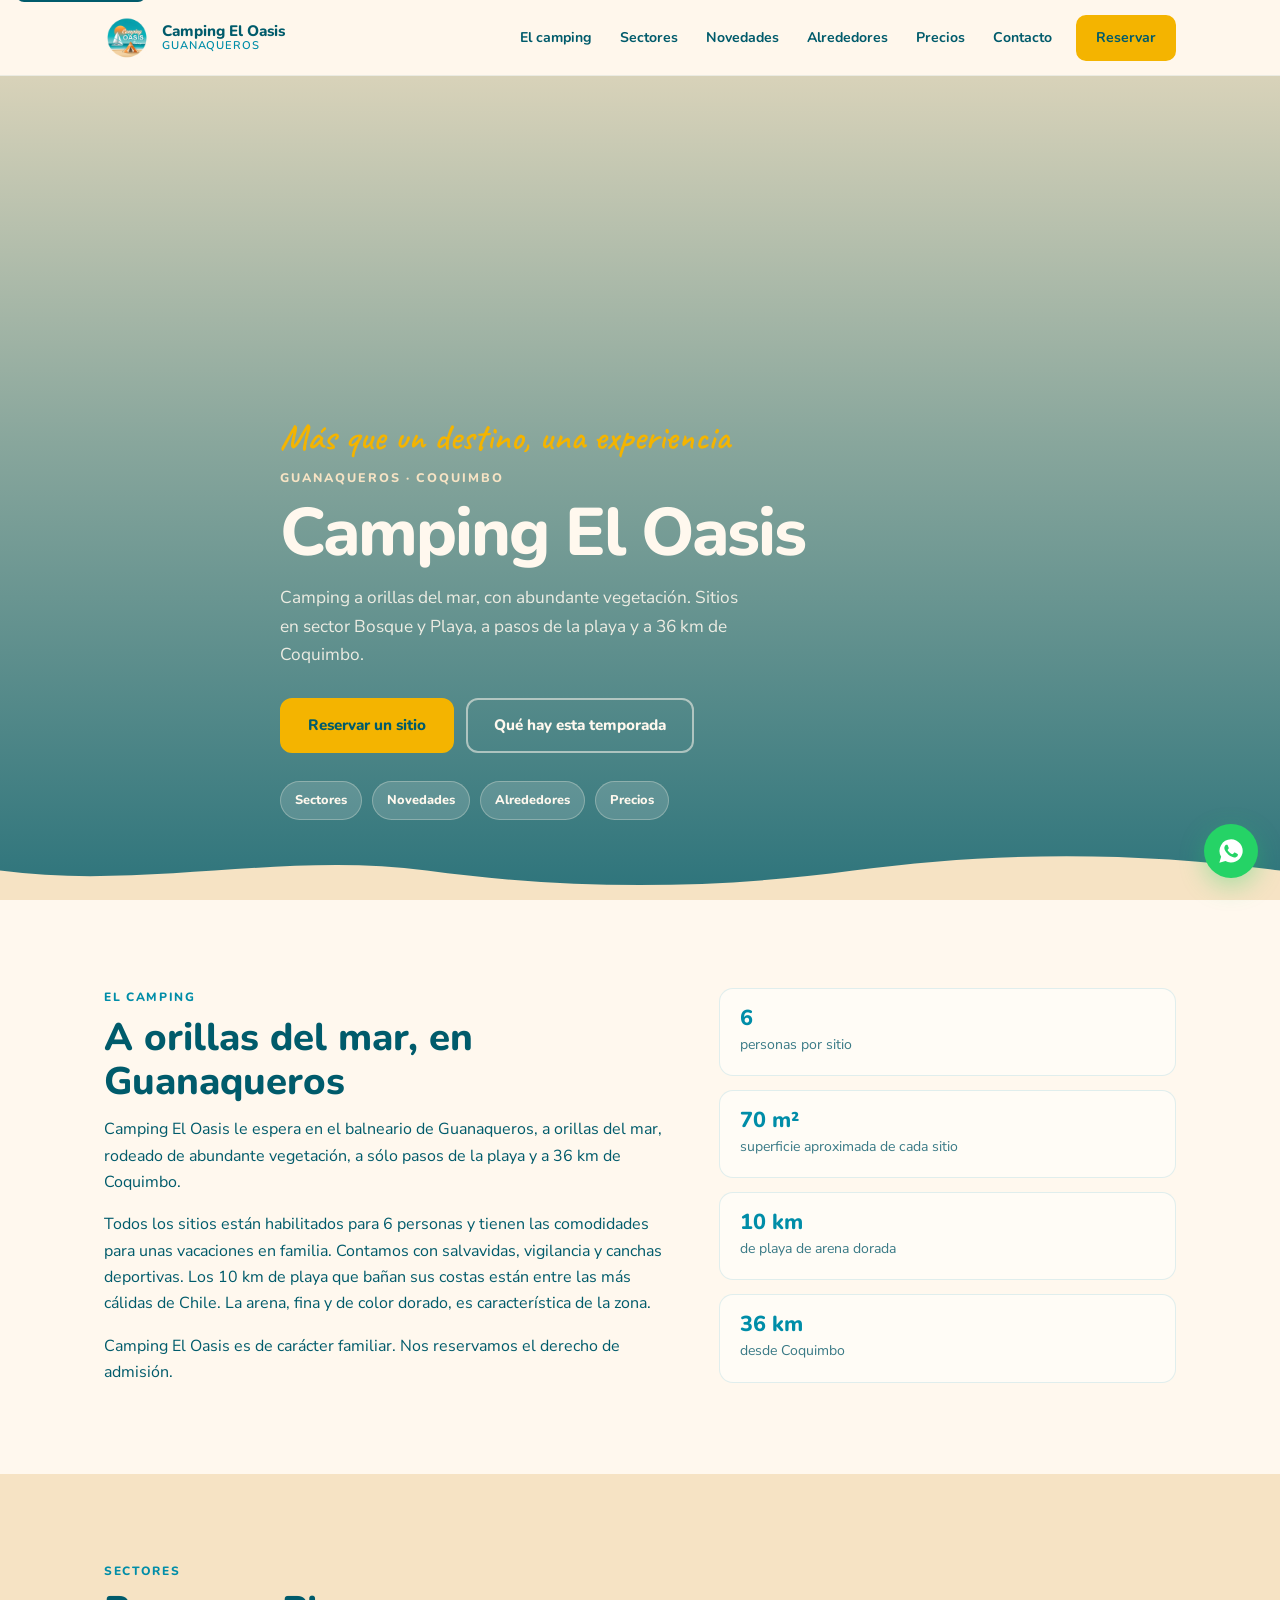
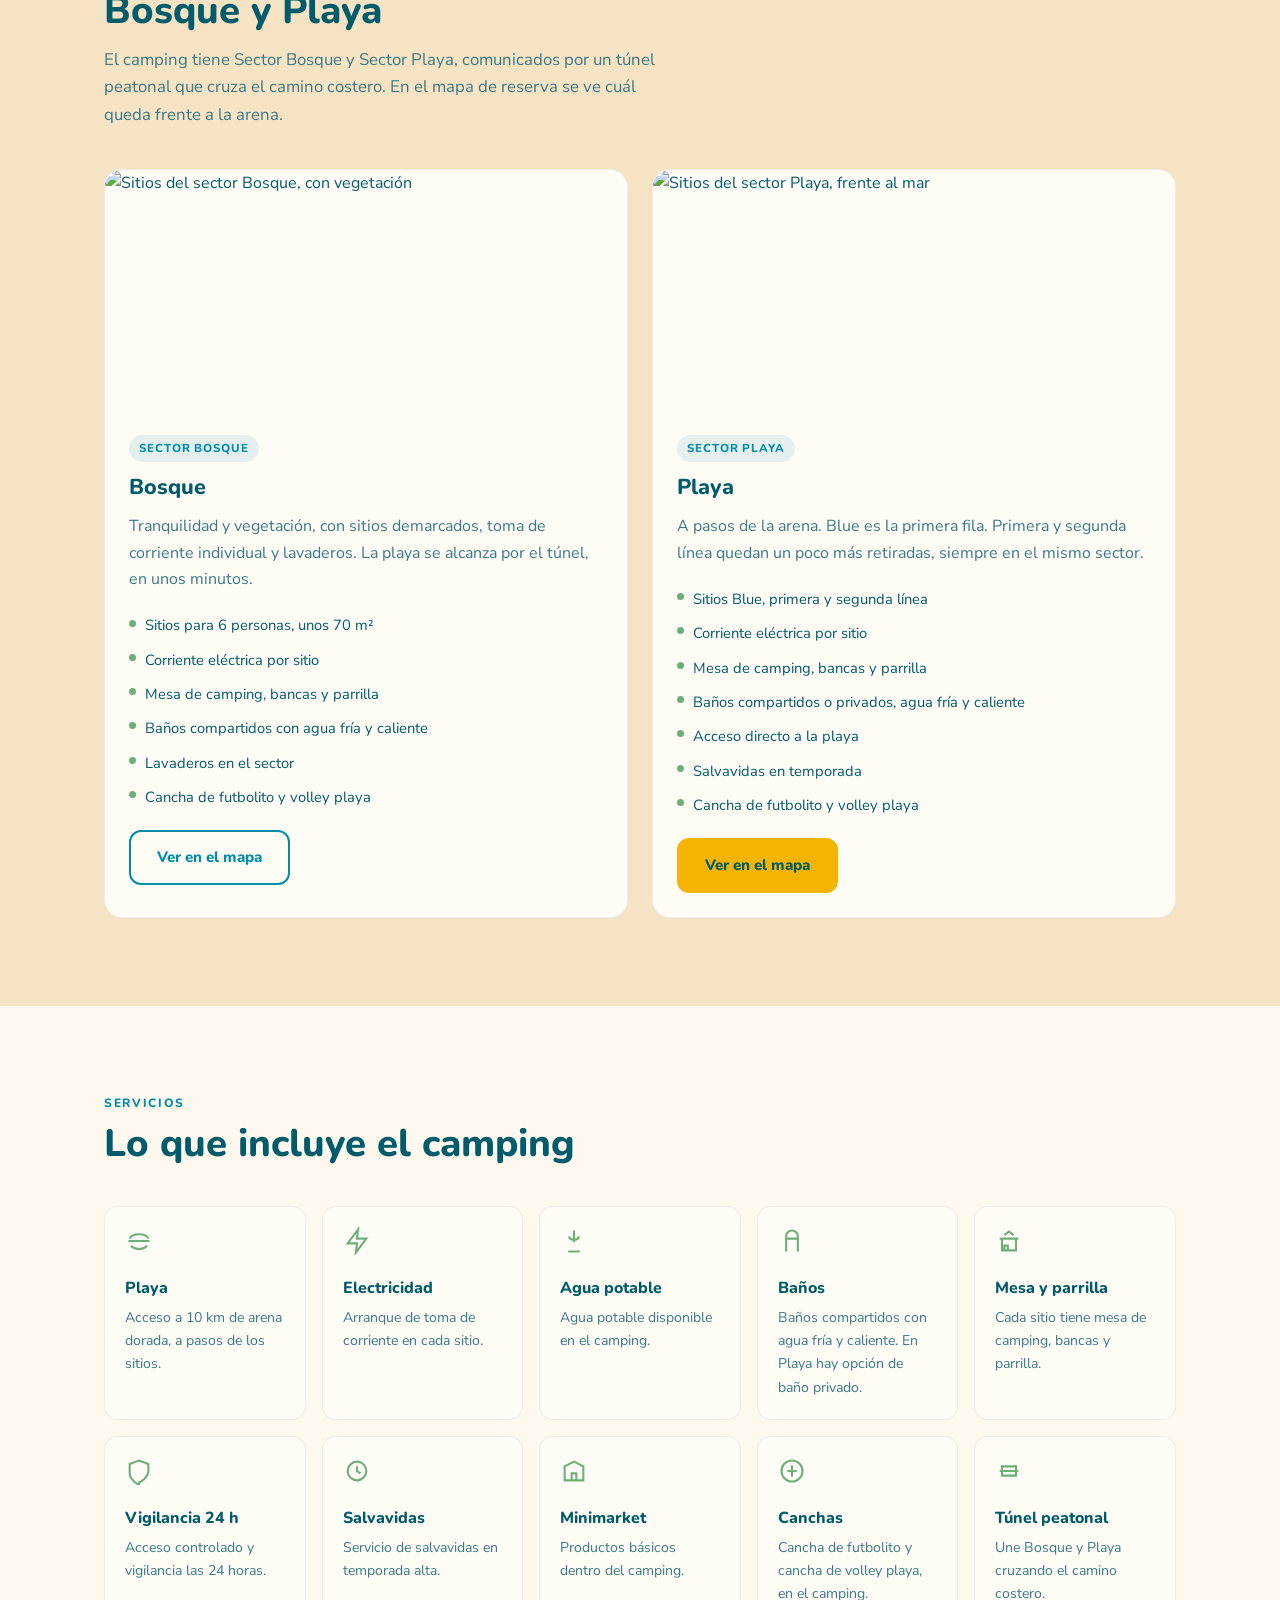
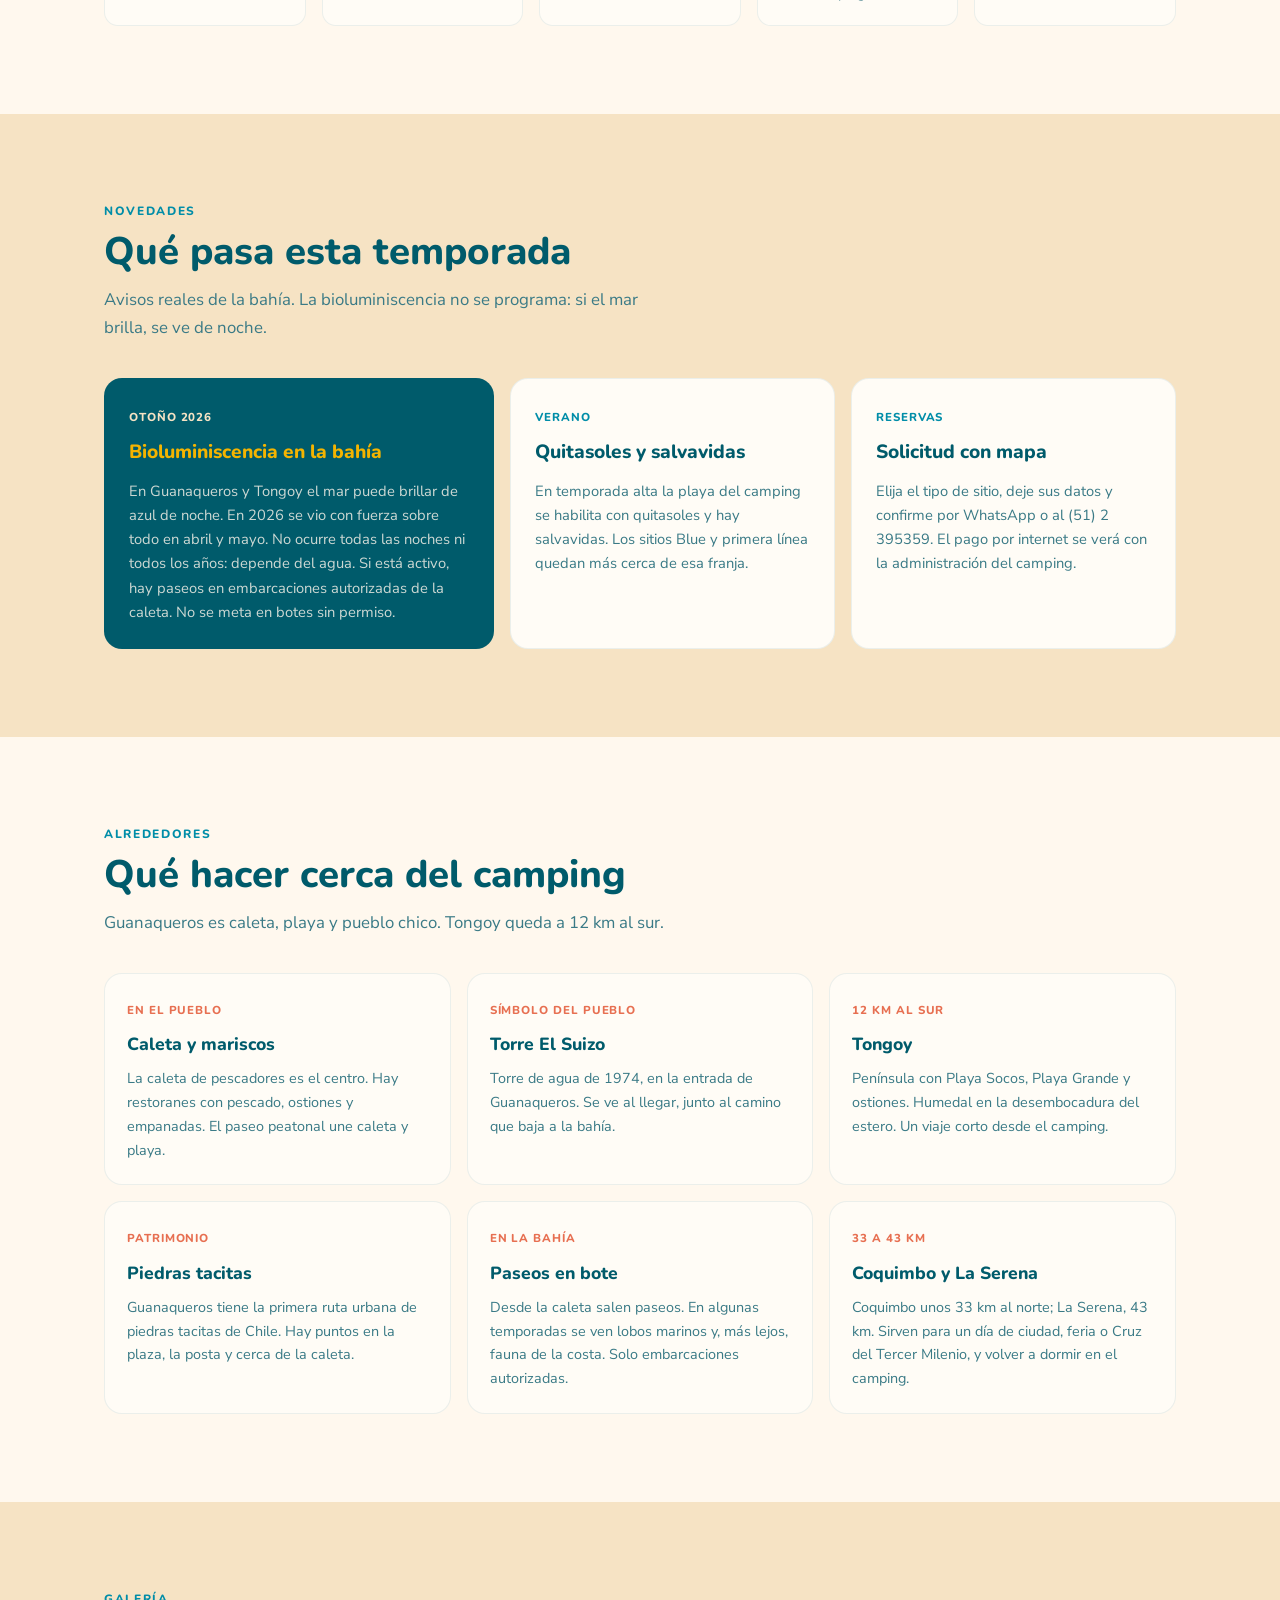
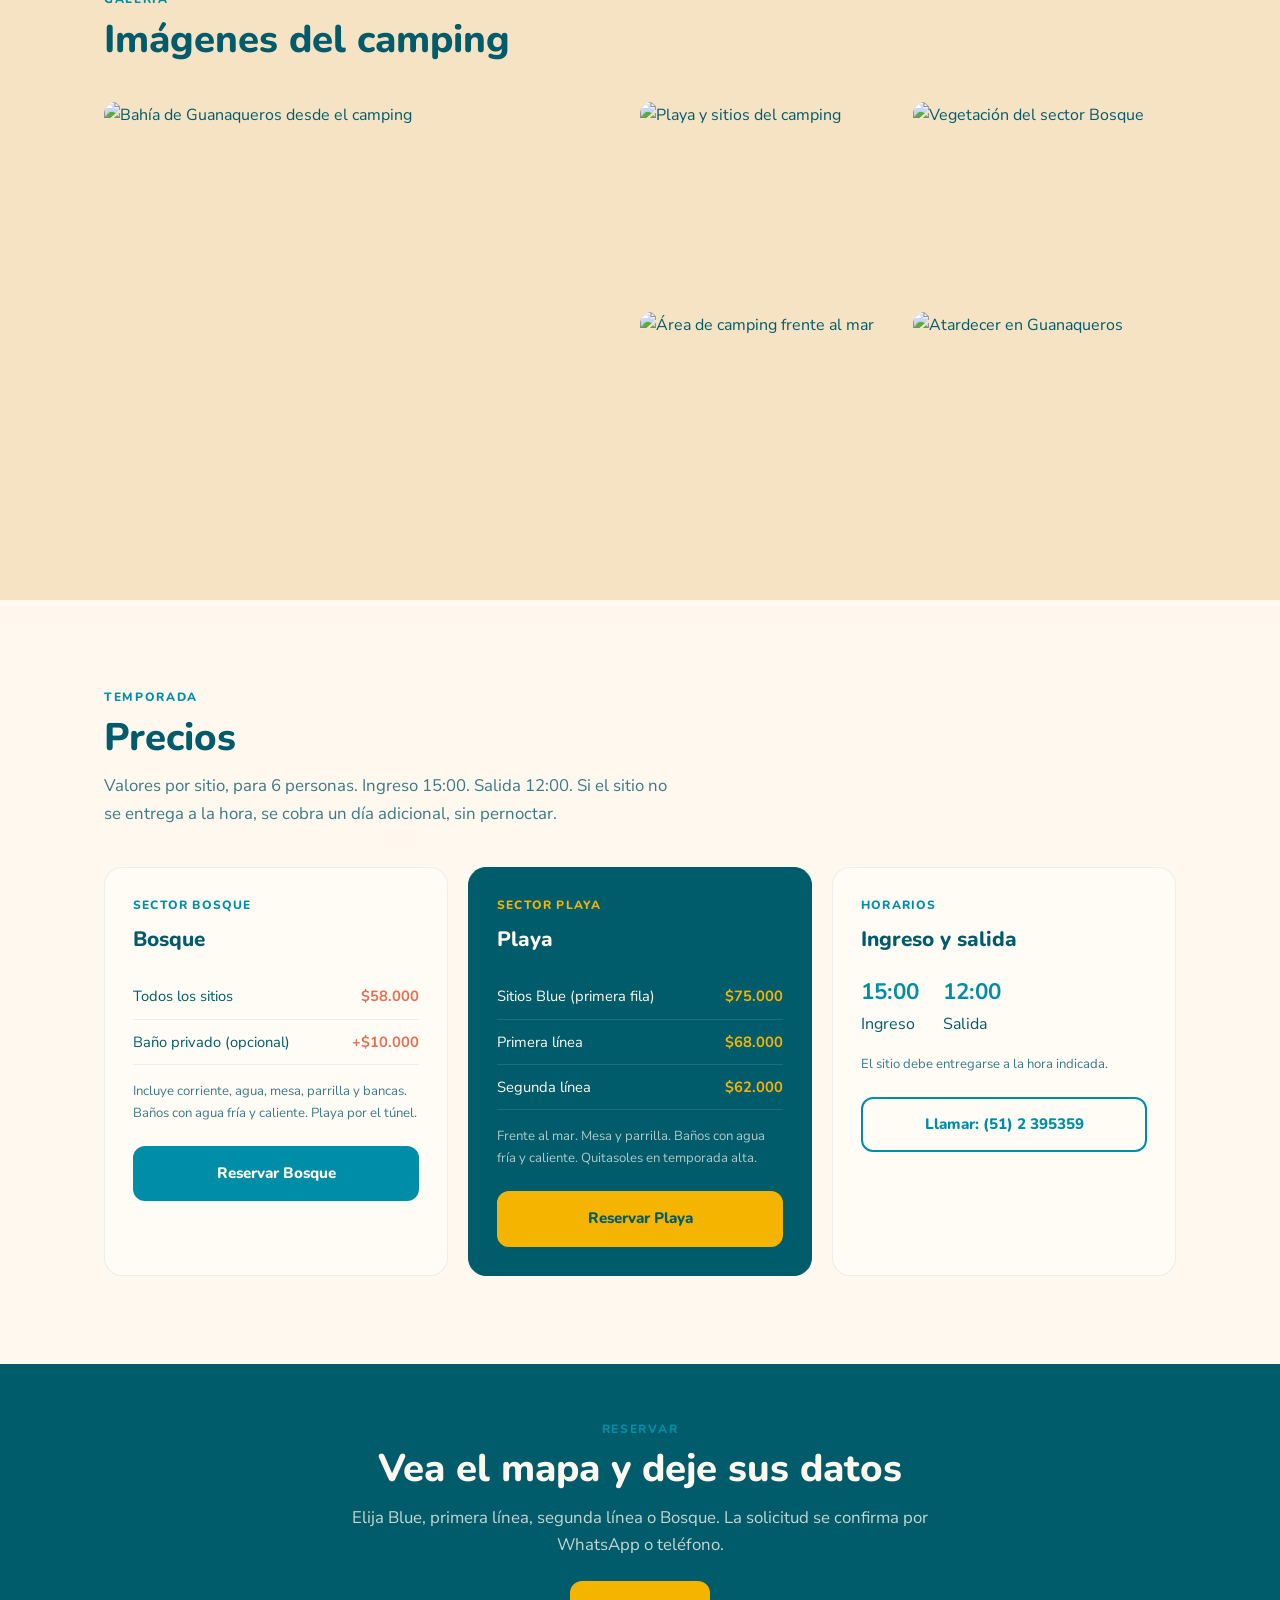
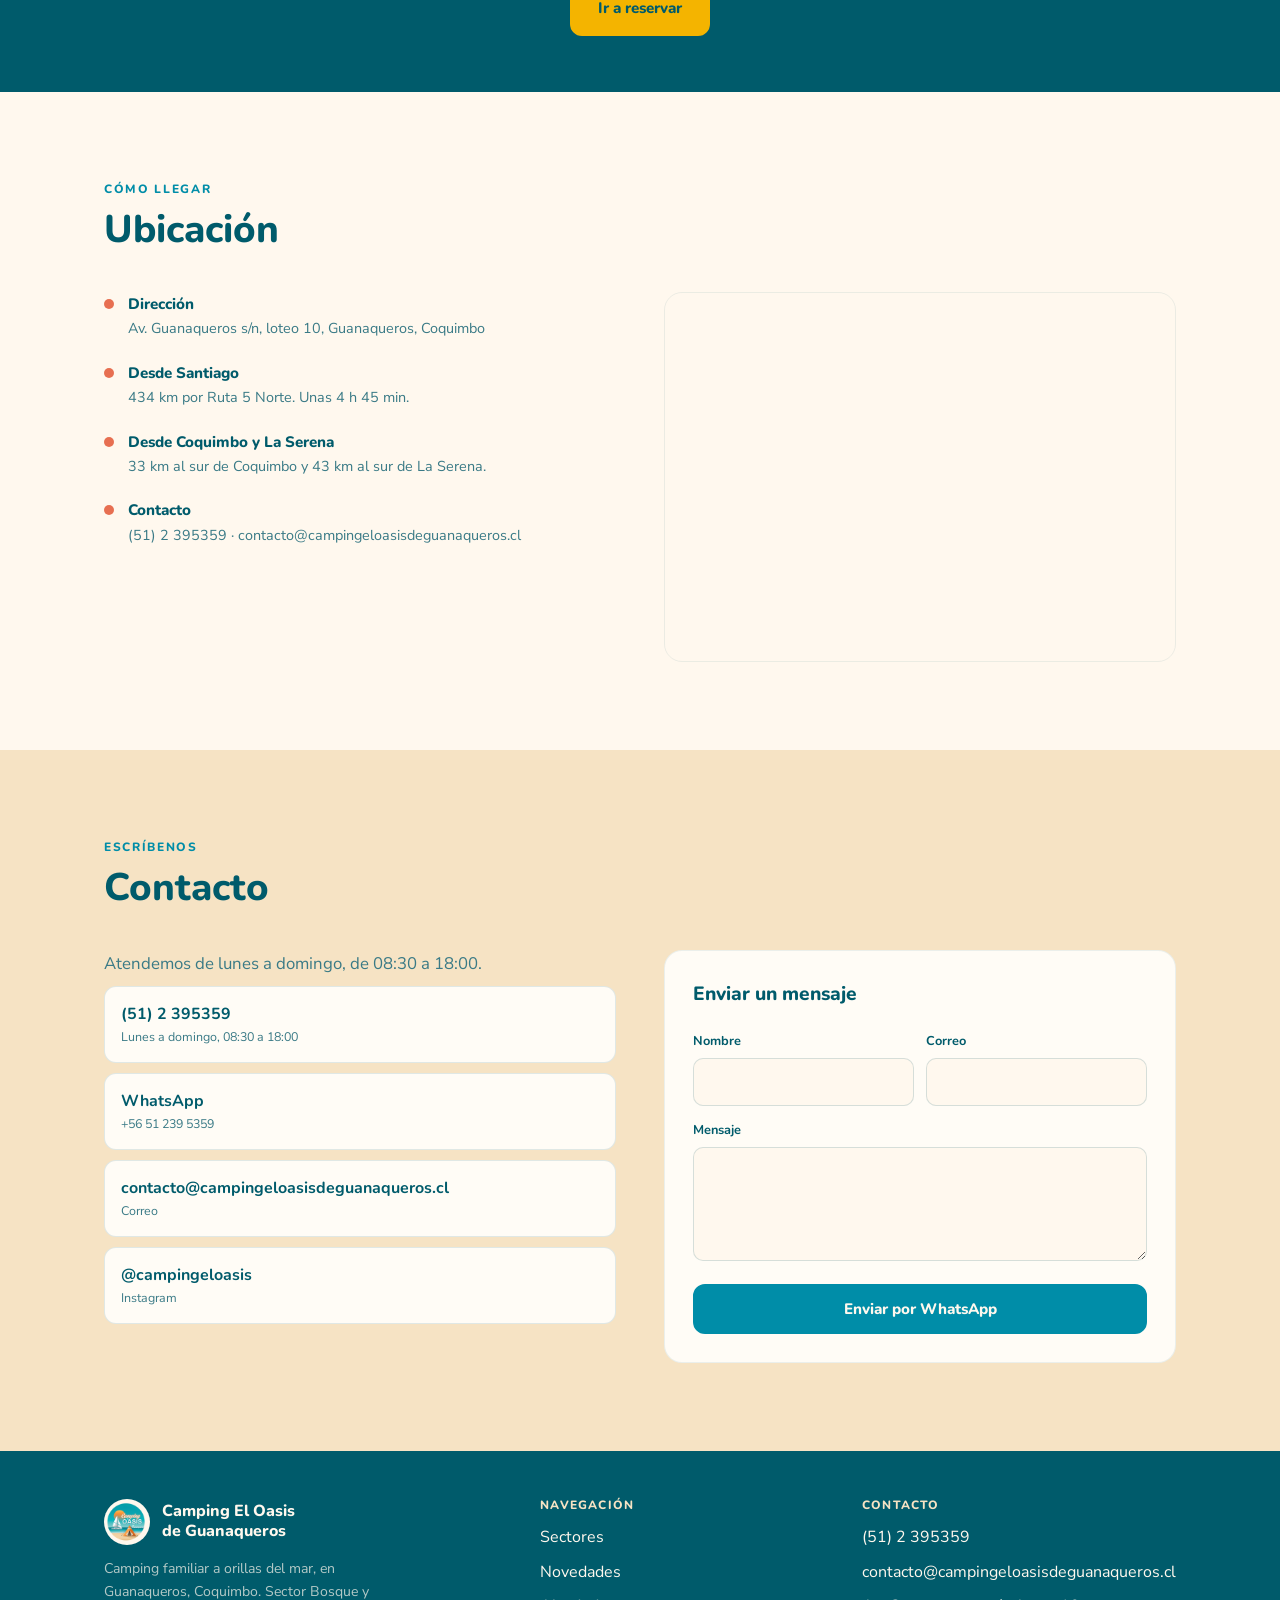
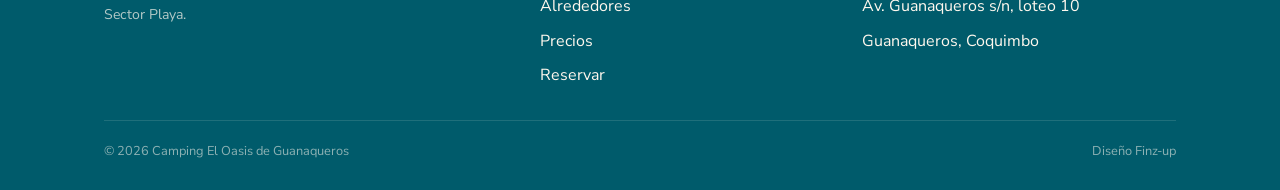
==== commit 6e0d61fb: "Publicar sitio listo para dominio: ajustes del directorio y guía de mantención. Quita la marca de de" ====
--- a/index.html
+++ b/index.html
@@ -6,12 +6,13 @@
   <meta name="theme-color" content="#005B6B" />
   <title>Camping El Oasis de Guanaqueros</title>
   <meta name="description" content="Camping a orillas del mar en Guanaqueros, Coquimbo. Sitios en sector Bosque y Playa, novedades de la bahía y reserva con mapa de sectores." />
-  <meta name="robots" content="noindex, nofollow" />
+  <link rel="canonical" href="https://campingeloasisdeguanaqueros.cl/" />
   <link rel="icon" href="img/logo.png" />
 
   <meta property="og:type" content="website" />
   <meta property="og:title" content="Camping El Oasis de Guanaqueros" />
   <meta property="og:description" content="Camping familiar a orillas del mar, en Guanaqueros. Sector Bosque y Sector Playa." />
+  <meta property="og:url" content="https://campingeloasisdeguanaqueros.cl/" />
   <meta property="og:locale" content="es_CL" />
 
   <link rel="preconnect" href="https://fonts.googleapis.com" />
@@ -100,9 +101,10 @@
               <ul>
                 <li>Sitios para 6 personas, unos 70 m²</li>
                 <li>Corriente eléctrica por sitio</li>
-                <li>Mesa de camping con bancas</li>
-                <li>Baños compartidos</li>
+                <li>Mesa de camping, bancas y parrilla</li>
+                <li>Baños compartidos con agua fría y caliente</li>
                 <li>Lavaderos en el sector</li>
+                <li>Cancha de futbolito y volley playa</li>
               </ul>
               <a class="btn btn--linea sitio-card-cta" href="reservar.html?sector=bosque">Ver en el mapa</a>
             </div>
@@ -116,9 +118,11 @@
               <ul>
                 <li>Sitios Blue, primera y segunda línea</li>
                 <li>Corriente eléctrica por sitio</li>
-                <li>Baños compartidos o privados</li>
+                <li>Mesa de camping, bancas y parrilla</li>
+                <li>Baños compartidos o privados, agua fría y caliente</li>
                 <li>Acceso directo a la playa</li>
                 <li>Salvavidas en temporada</li>
+                <li>Cancha de futbolito y volley playa</li>
               </ul>
               <a class="btn btn--sol sitio-card-cta" href="reservar.html?sector=playa-blue">Ver en el mapa</a>
             </div>
@@ -148,6 +152,16 @@
             <p>Agua potable disponible en el camping.</p>
           </article>
           <article class="servicio">
+            <svg viewBox="0 0 24 24" fill="none" stroke="currentColor" stroke-width="1.8" aria-hidden="true"><path d="M7 21V10h10v11M7 10V8a5 5 0 0 1 10 0v2M9 14h.01M15 14h.01"/></svg>
+            <h3>Baños</h3>
+            <p>Baños compartidos con agua fría y caliente. En Playa hay opción de baño privado.</p>
+          </article>
+          <article class="servicio">
+            <svg viewBox="0 0 24 24" fill="none" stroke="currentColor" stroke-width="1.8" aria-hidden="true"><path d="M4 10h16M6 10v10h12V10M8 7l4-3 4 3M8 16h3v4H8z"/></svg>
+            <h3>Mesa y parrilla</h3>
+            <p>Cada sitio tiene mesa de camping, bancas y parrilla.</p>
+          </article>
+          <article class="servicio">
             <svg viewBox="0 0 24 24" fill="none" stroke="currentColor" stroke-width="1.8" aria-hidden="true"><path d="M12 22s8-4 8-10V6l-8-3-8 3v8c0 6 8 10 8 10z"/></svg>
             <h3>Vigilancia 24 h</h3>
             <p>Acceso controlado y vigilancia las 24 horas.</p>
@@ -165,7 +179,7 @@
           <article class="servicio">
             <svg viewBox="0 0 24 24" fill="none" stroke="currentColor" stroke-width="1.8" aria-hidden="true"><circle cx="12" cy="12" r="9"/><path d="M12 7v10M8 12h8"/></svg>
             <h3>Canchas</h3>
-            <p>Cancha de futbolito y volley playa.</p>
+            <p>Cancha de futbolito y cancha de volley playa, en el camping.</p>
           </article>
           <article class="servicio">
             <svg viewBox="0 0 24 24" fill="none" stroke="currentColor" stroke-width="1.8" aria-hidden="true"><path d="M4 12h16M6 8h12v8H6z"/></svg>
@@ -195,7 +209,7 @@
           <article class="news">
             <time datetime="2026-09">Reservas</time>
             <h3>Solicitud con mapa</h3>
-            <p>Ya puede elegir el tipo de sitio y dejar correo y teléfono. El pago Transbank y el mail de confirmación se conectan después. Mientras, confirmamos por WhatsApp.</p>
+            <p>Elija el tipo de sitio, deje sus datos y confirme por WhatsApp o al (51) 2 395359. El pago por internet se verá con la administración del camping.</p>
           </article>
         </div>
       </div>
@@ -276,7 +290,7 @@
             <h3>Bosque</h3>
             <div class="precio-row"><span>Todos los sitios</span><b>$58.000</b></div>
             <div class="precio-row"><span>Baño privado (opcional)</span><b>+$10.000</b></div>
-            <p class="precio__note">Incluye corriente, agua, mesa y bancas. Playa por el túnel.</p>
+            <p class="precio__note">Incluye corriente, agua, mesa, parrilla y bancas. Baños con agua fría y caliente. Playa por el túnel.</p>
             <a class="btn btn--oceano btn--full" href="reservar.html?sector=bosque">Reservar Bosque</a>
           </article>
           <article class="precio precio--playa">
@@ -285,7 +299,7 @@
             <div class="precio-row"><span>Sitios Blue (primera fila)</span><b>$75.000</b></div>
             <div class="precio-row"><span>Primera línea</span><b>$68.000</b></div>
             <div class="precio-row"><span>Segunda línea</span><b>$62.000</b></div>
-            <p class="precio__note">Frente al mar. Quitasoles en temporada alta.</p>
+            <p class="precio__note">Frente al mar. Mesa y parrilla. Baños con agua fría y caliente. Quitasoles en temporada alta.</p>
             <a class="btn btn--sol btn--full" href="reservar.html?sector=playa-blue">Reservar Playa</a>
           </article>
           <article class="precio">
@@ -306,7 +320,7 @@
       <div class="wrap">
         <p class="kicker">Reservar</p>
         <h2>Vea el mapa y deje sus datos</h2>
-        <p class="lede">Elija Blue, primera línea, segunda línea o Bosque. El formulario pide correo y teléfono para cuando activemos los mails y Transbank.</p>
+        <p class="lede">Elija Blue, primera línea, segunda línea o Bosque. La solicitud se confirma por WhatsApp o teléfono.</p>
         <a class="btn btn--sol" href="reservar.html">Ir a reservar</a>
       </div>
     </section>
@@ -338,7 +352,7 @@
             <div class="ubi-item">
               <div>
                 <h3>Contacto</h3>
-                <p>(51) 2 395359 · contacto@campingeloasis.cl</p>
+                <p>(51) 2 395359 · contacto@campingeloasisdeguanaqueros.cl</p>
               </div>
             </div>
           </div>
@@ -368,8 +382,8 @@
               <a class="canal" href="https://wa.me/56512395359" target="_blank" rel="noopener">
                 <span>WhatsApp<small>+56 51 239 5359</small></span>
               </a>
-              <a class="canal" href="mailto:contacto@campingeloasis.cl">
-                <span>contacto@campingeloasis.cl<small>Correo</small></span>
+              <a class="canal" href="mailto:contacto@campingeloasisdeguanaqueros.cl">
+                <span>contacto@campingeloasisdeguanaqueros.cl<small>Correo</small></span>
               </a>
               <a class="canal" href="https://www.instagram.com/campingeloasis" target="_blank" rel="noopener">
                 <span>@campingeloasis<small>Instagram</small></span>
@@ -423,7 +437,7 @@
           <h2>Contacto</h2>
           <ul>
             <li><a href="tel:+56512395359">(51) 2 395359</a></li>
-            <li><a href="mailto:contacto@campingeloasis.cl">contacto@campingeloasis.cl</a></li>
+            <li><a href="mailto:contacto@campingeloasisdeguanaqueros.cl">contacto@campingeloasisdeguanaqueros.cl</a></li>
             <li>Av. Guanaqueros s/n, loteo 10</li>
             <li>Guanaqueros, Coquimbo</li>
           </ul>
@@ -431,7 +445,7 @@
       </div>
       <div class="footer__bottom">
         <span>© 2026 Camping El Oasis de Guanaqueros</span>
-        <span>Demo diseñada por <a href="presupuesto.html">Finz-up</a></span>
+        <span>Diseño Finz-up</span>
       </div>
     </div>
   </footer>
@@ -447,9 +461,6 @@
     <svg viewBox="0 0 24 24" fill="currentColor" aria-hidden="true"><path d="M12.04 2a9.9 9.9 0 0 0-8.5 14.9L2 22l5.25-1.48A9.9 9.9 0 1 0 12.04 2zm5.76 14.16c-.24.68-1.4 1.24-1.93 1.32-.5.07-1.13.1-1.82-.11-.42-.13-.96-.31-1.65-.6-2.9-1.25-4.78-4.16-4.93-4.36-.14-.2-1.18-1.57-1.18-3 0-1.42.74-2.12 1-2.41.25-.29.55-.36.73-.36h.53c.17 0 .4-.06.62.47.24.58.8 2 .87 2.14.07.14.12.3.02.49-.1.2-.15.32-.3.5-.14.17-.3.38-.43.51-.14.14-.29.3-.12.58.16.29.73 1.2 1.57 1.95 1.08.95 1.99 1.25 2.28 1.39.29.14.46.12.63-.07.17-.2.73-.85.93-1.14.2-.29.4-.24.67-.14.27.1 1.71.8 2 .95.29.14.48.22.55.34.07.12.07.7-.17 1.38z"/></svg>
   </a>
 
-  <a class="finz-badge" href="presupuesto.html">Demo · Finz-up</a>
-  <div class="finz-water" aria-hidden="true">FINZ-UP</div>
-
   <script src="js/sitios.js"></script>
   <script src="js/main.js"></script>
 </body>
--- a/css/styles.css
+++ b/css/styles.css
@@ -538,7 +538,7 @@
 /* —— Servicios —— */
 .servicios-grid {
   display: grid;
-  grid-template-columns: repeat(4, 1fr);
+  grid-template-columns: repeat(5, 1fr);
   gap: 16px;
   margin-top: 40px;
 }
@@ -1645,6 +1645,29 @@
   gap: 12px;
 }
 
+.quote-table--compare td:nth-child(2) {
+  color: var(--texto-suave);
+  font-size: 0.92rem;
+}
+
+.quote-table--compare td:last-child {
+  font-weight: 800;
+  color: var(--profundo);
+}
+
+.quote-table .is-muted {
+  color: var(--texto-suave);
+  font-weight: 600;
+}
+
+@media (max-width: 800px) {
+  .quote-table th,
+  .quote-table td {
+    padding: 12px 10px;
+    font-size: 0.88rem;
+  }
+}
+
 @media (max-width: 800px) {
   .finz-badge {
     top: auto;
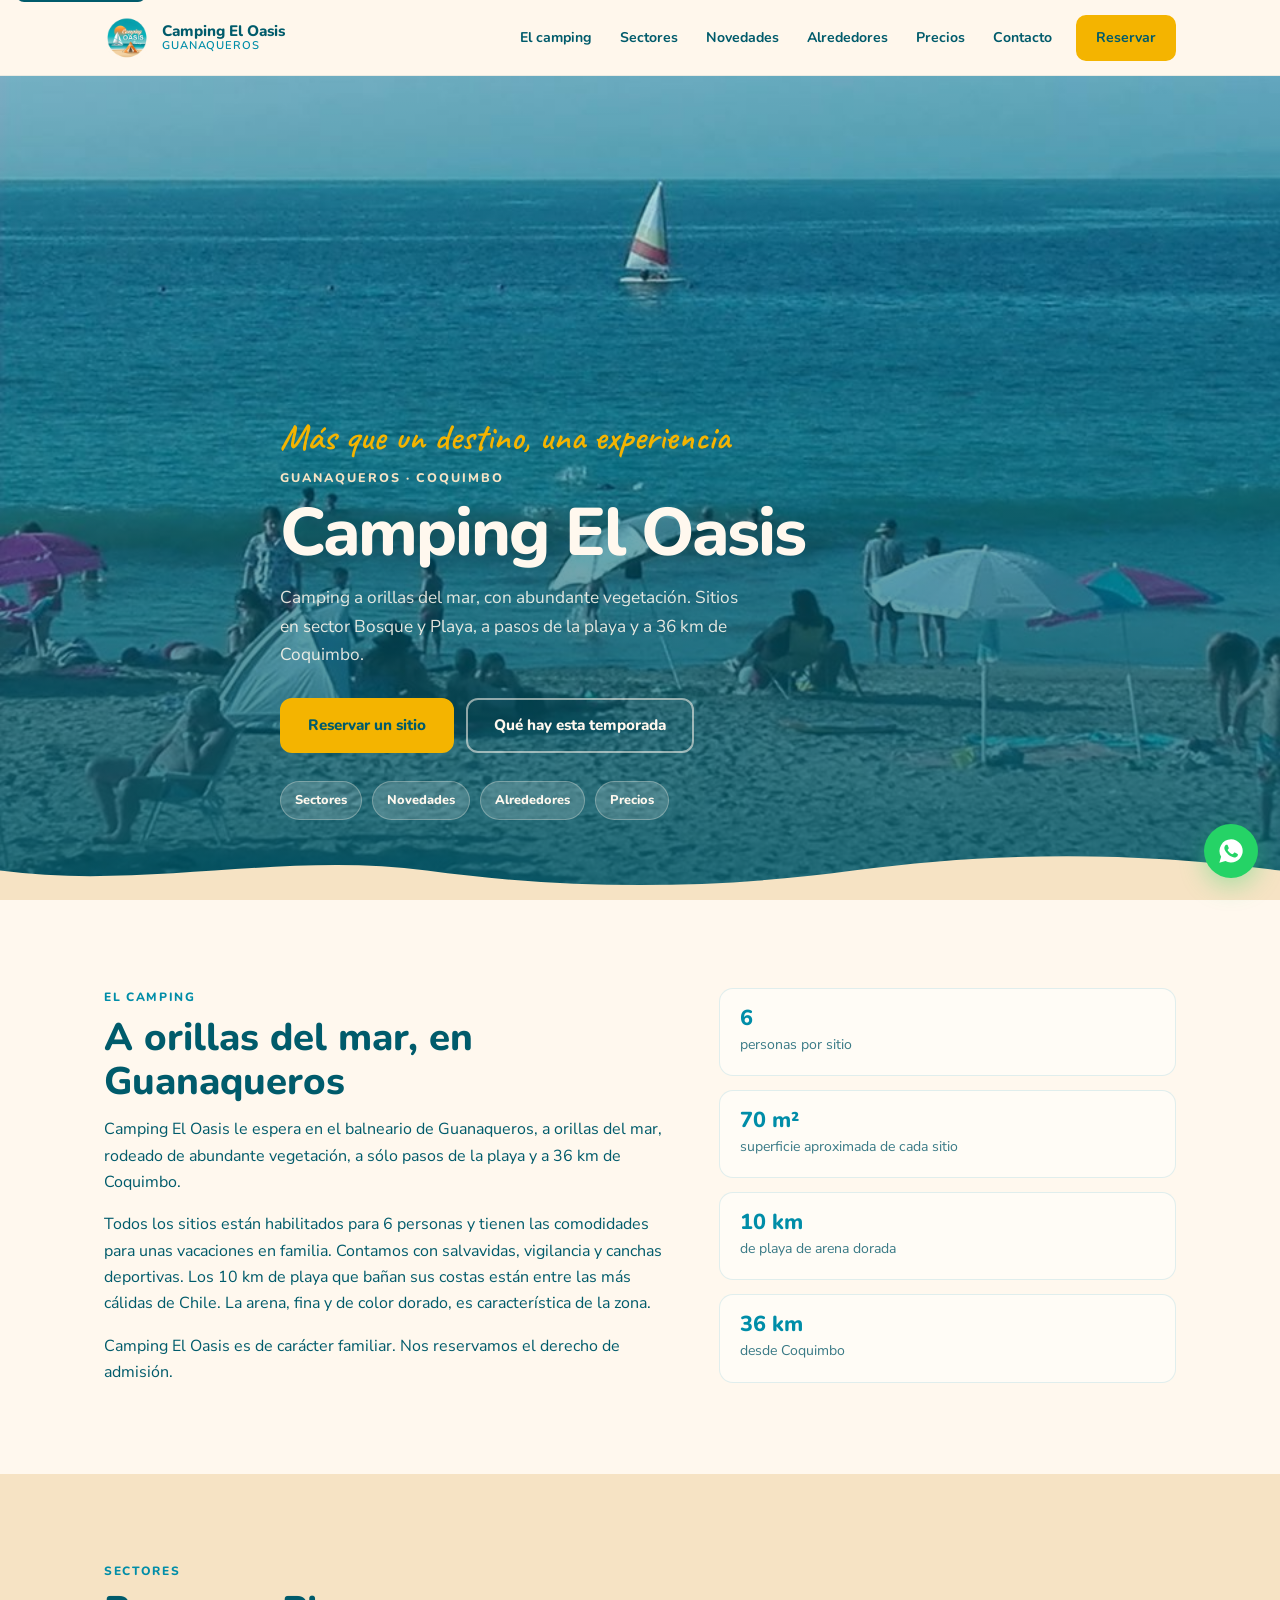
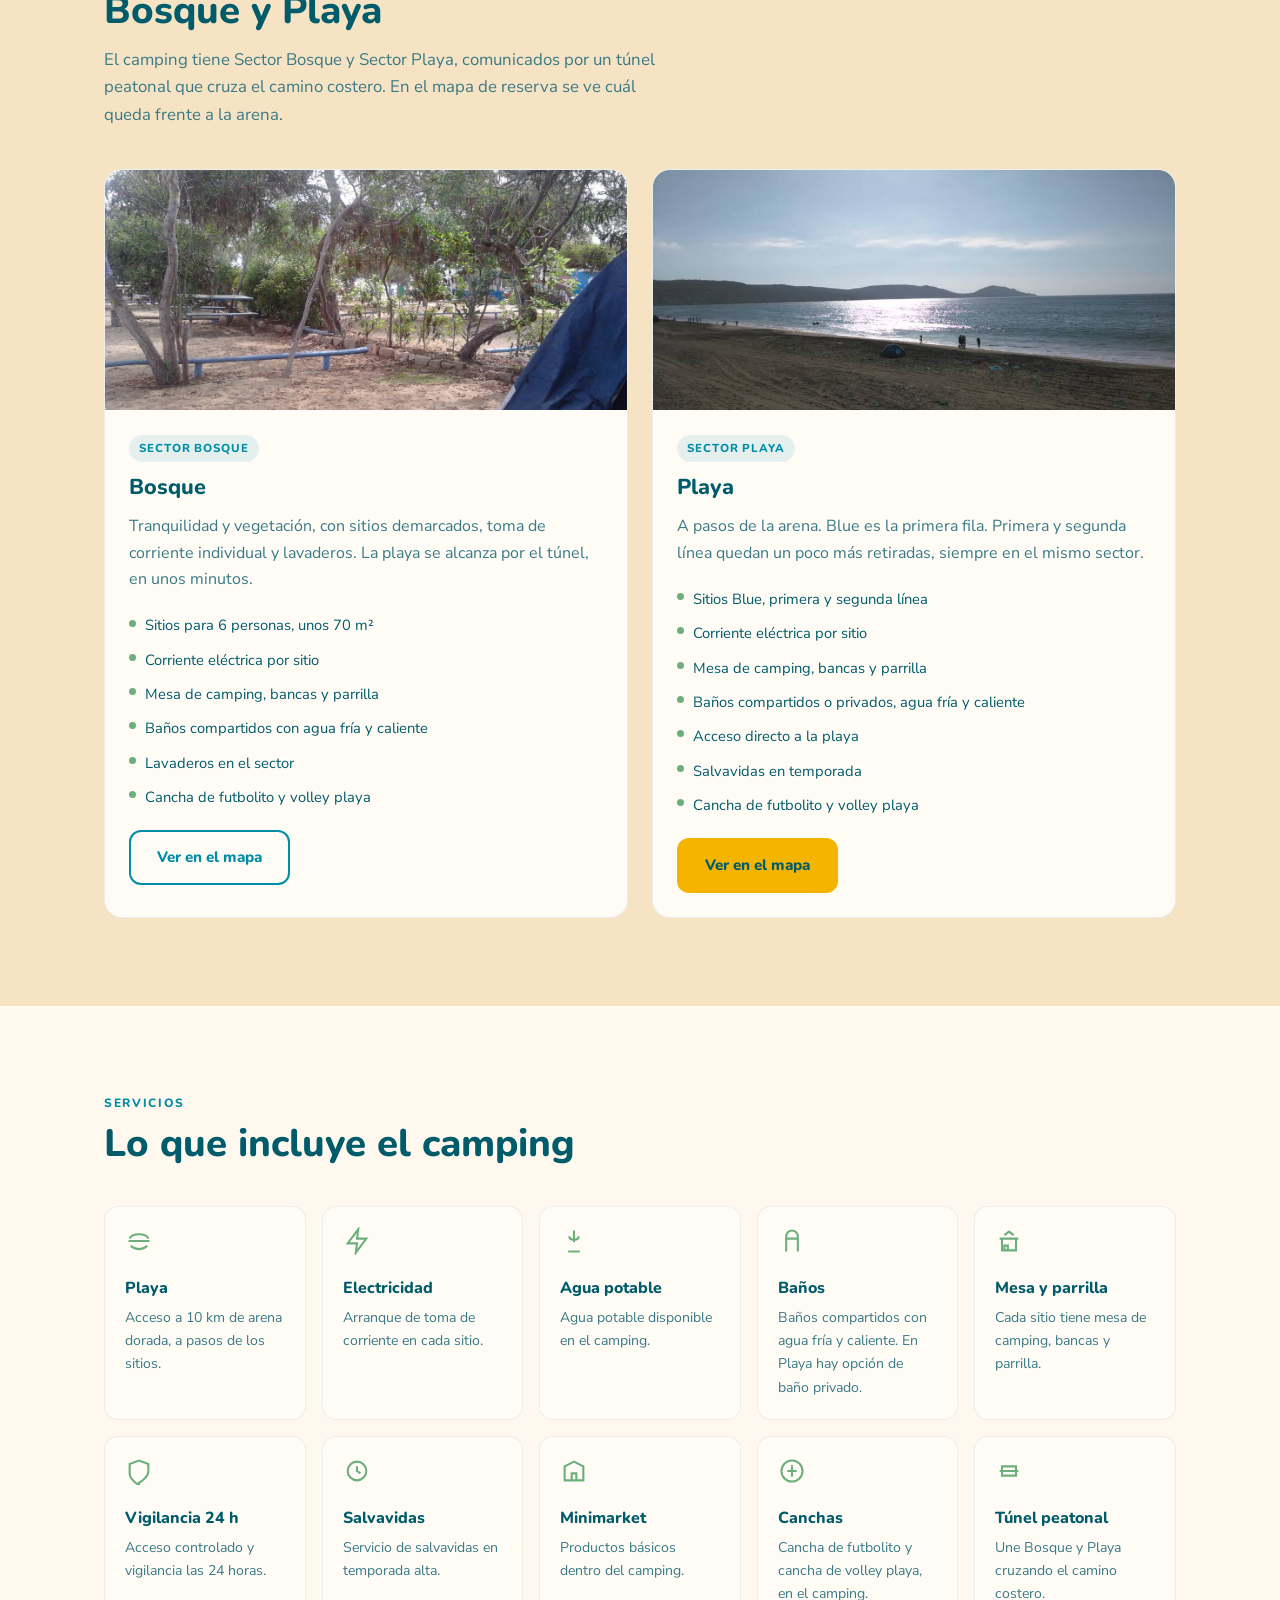
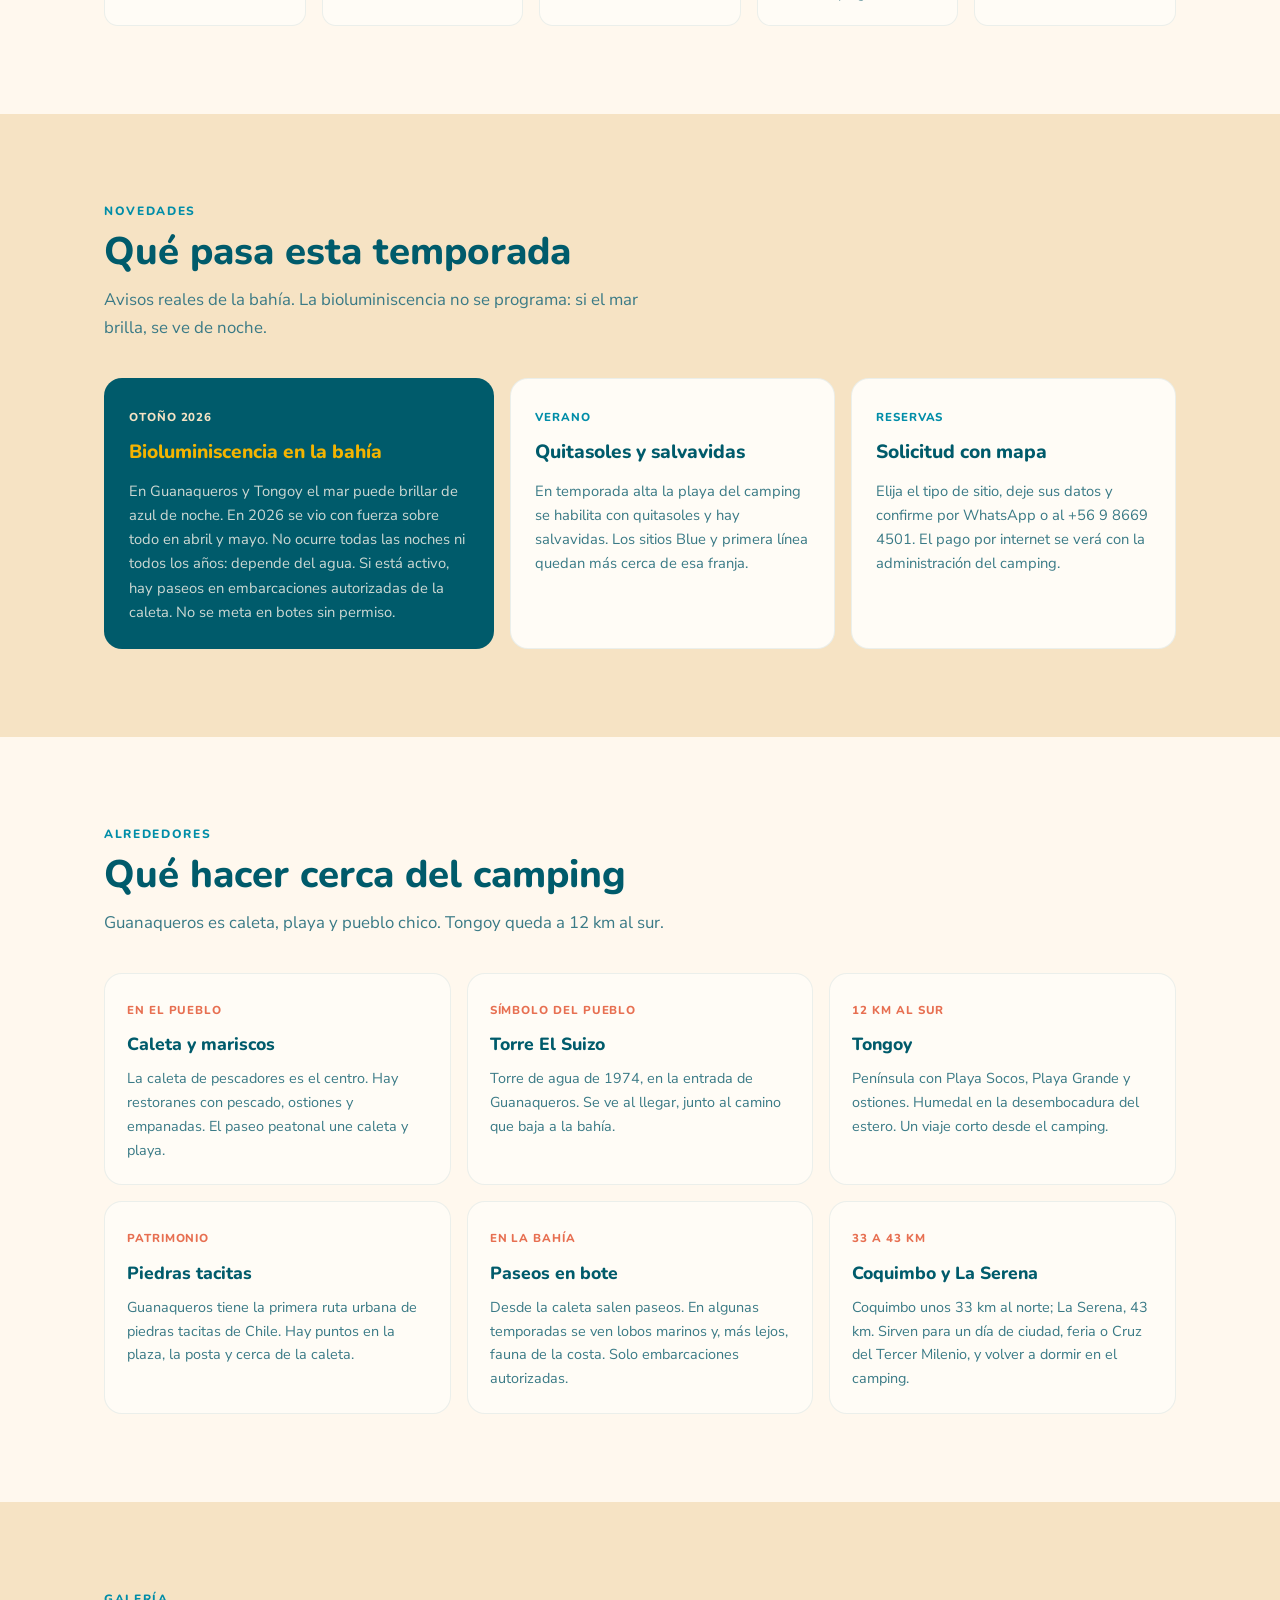
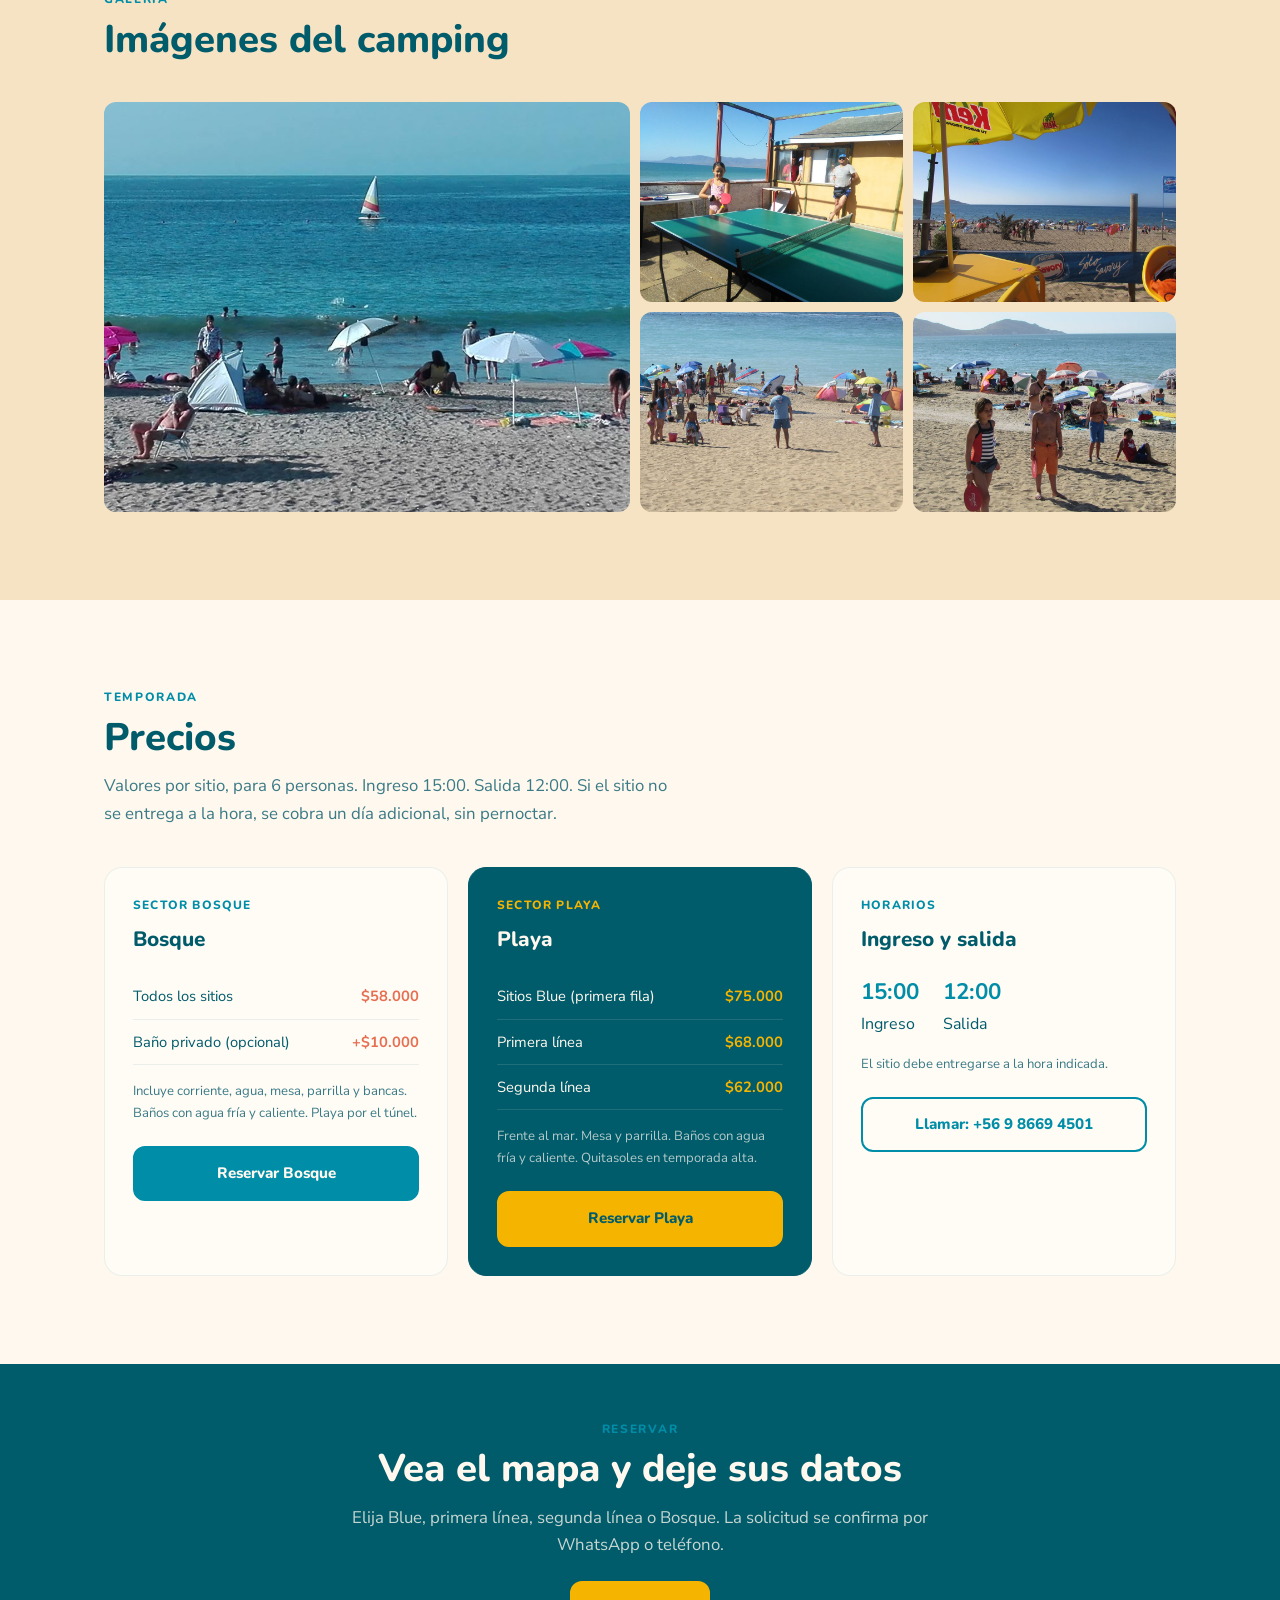
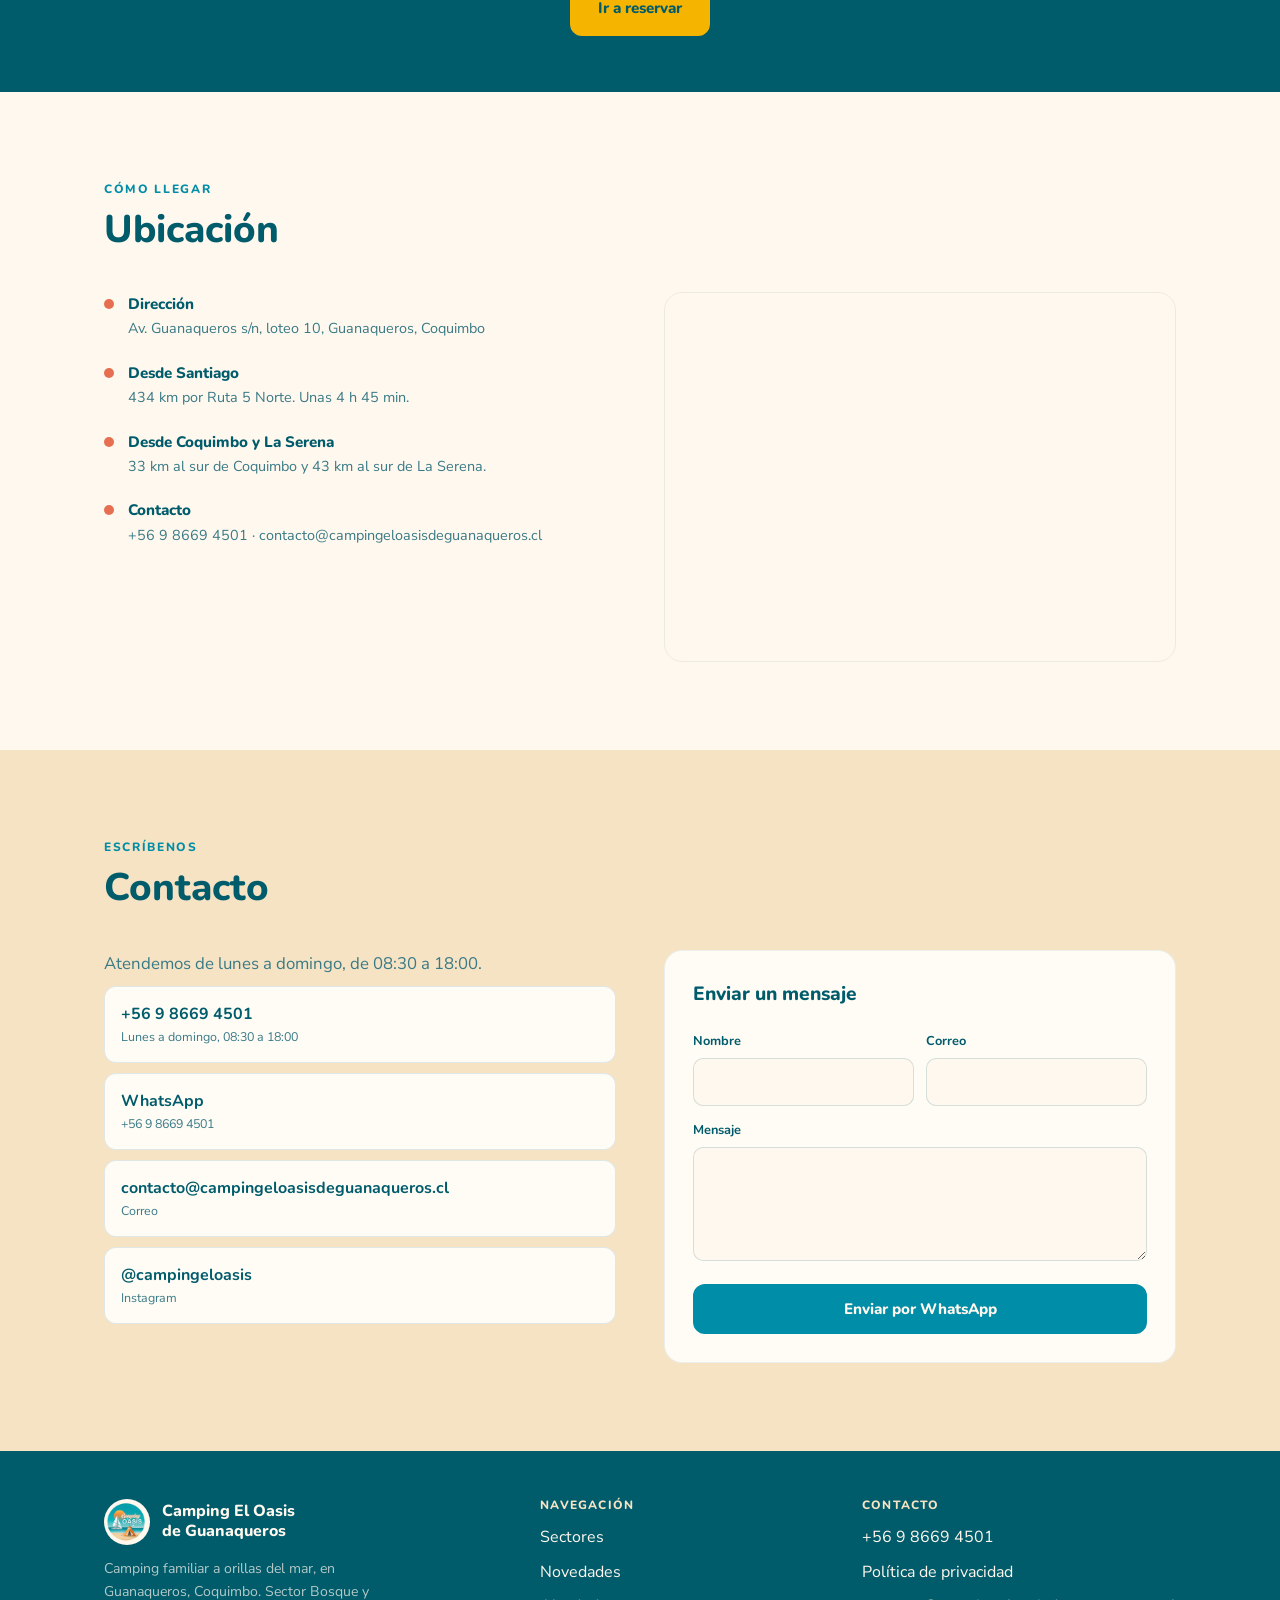
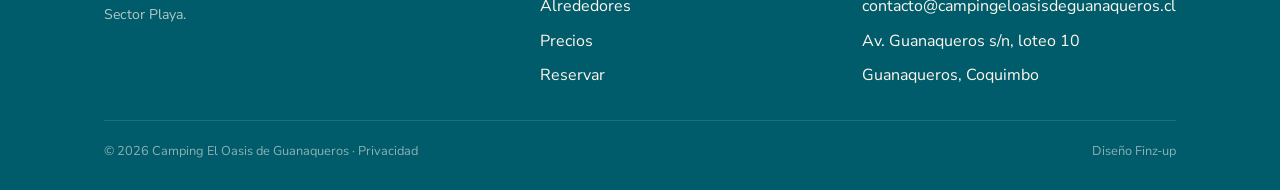
==== commit e11fea00: "Publicar teléfono oficial, planos Bosque/Playa y correcciones de auditoría." ====
--- a/index.html
+++ b/index.html
@@ -1,5 +1,5 @@
 <!DOCTYPE html>
-<html lang="es">
+<html lang="es-CL">
 <head>
   <meta charset="UTF-8" />
   <meta name="viewport" content="width=device-width, initial-scale=1.0, viewport-fit=cover" />
@@ -14,6 +14,14 @@
   <meta property="og:description" content="Camping familiar a orillas del mar, en Guanaqueros. Sector Bosque y Sector Playa." />
   <meta property="og:url" content="https://campingeloasisdeguanaqueros.cl/" />
   <meta property="og:locale" content="es_CL" />
+  <meta property="og:image" content="https://campingeloasisdeguanaqueros.cl/img/galeria-01.jpg" />
+  <meta property="og:image:alt" content="Bahía de Guanaqueros desde Camping El Oasis" />
+  <meta property="og:image:width" content="1200" />
+  <meta property="og:image:height" content="630" />
+  <meta name="twitter:card" content="summary" />
+  <meta name="twitter:title" content="Camping El Oasis de Guanaqueros" />
+  <meta name="twitter:description" content="Camping familiar a orillas del mar, en Guanaqueros. Sector Bosque y Sector Playa." />
+  <meta name="twitter:image" content="https://campingeloasisdeguanaqueros.cl/img/galeria-01.jpg" />
 
   <link rel="preconnect" href="https://fonts.googleapis.com" />
   <link rel="preconnect" href="https://fonts.gstatic.com" crossorigin />
@@ -93,7 +101,7 @@
 
         <div class="sitios-grid">
           <article class="sitio">
-            <img src="https://campingeloasis.cl/images/camping-el-oasis-sector-el-bosque.jpg" alt="Sitios del sector Bosque, con vegetación" width="640" height="240" />
+            <img src="img/sector-bosque.jpg" alt="Sitios del sector Bosque, con vegetación" width="640" height="240" loading="lazy" />
             <div class="sitio__body">
               <span class="sitio__tag">Sector Bosque</span>
               <h3>Bosque</h3>
@@ -110,7 +118,7 @@
             </div>
           </article>
           <article class="sitio">
-            <img src="https://campingeloasis.cl/images/camping-el-oasis-sector-playa.jpg" alt="Sitios del sector Playa, frente al mar" width="640" height="240" />
+            <img src="img/sector-playa.jpg" alt="Sitios del sector Playa, frente al mar" width="640" height="240" loading="lazy" />
             <div class="sitio__body">
               <span class="sitio__tag">Sector Playa</span>
               <h3>Playa</h3>
@@ -209,7 +217,7 @@
           <article class="news">
             <time datetime="2026-09">Reservas</time>
             <h3>Solicitud con mapa</h3>
-            <p>Elija el tipo de sitio, deje sus datos y confirme por WhatsApp o al (51) 2 395359. El pago por internet se verá con la administración del camping.</p>
+            <p>Elija el tipo de sitio, deje sus datos y confirme por WhatsApp o al +56 9 8669 4501. El pago por internet se verá con la administración del camping.</p>
           </article>
         </div>
       </div>
@@ -260,20 +268,20 @@
         <p class="kicker">Galería</p>
         <h2>Imágenes del camping</h2>
         <div class="galeria-mosaic">
-          <a href="https://campingeloasis.cl/images/camping-el-oasis-guanaqueros-01.jpg" target="_blank" rel="noopener">
-            <img src="https://campingeloasis.cl/images/camping-el-oasis-guanaqueros-01.jpg" alt="Bahía de Guanaqueros desde el camping" loading="lazy" />
+          <a href="img/galeria-01.jpg" target="_blank" rel="noopener">
+            <img src="img/galeria-01.jpg" alt="Bahía de Guanaqueros desde el camping" loading="lazy" width="800" height="520" />
           </a>
-          <a href="https://campingeloasis.cl/images/camping-el-oasis-guanaqueros-02.jpg" target="_blank" rel="noopener">
-            <img src="https://campingeloasis.cl/images/camping-el-oasis-guanaqueros-02.jpg" alt="Playa y sitios del camping" loading="lazy" />
+          <a href="img/galeria-02.jpg" target="_blank" rel="noopener">
+            <img src="img/galeria-02.jpg" alt="Playa y sitios del camping" loading="lazy" width="800" height="520" />
           </a>
-          <a href="https://campingeloasis.cl/images/camping-el-oasis-guanaqueros-03.jpg" target="_blank" rel="noopener">
-            <img src="https://campingeloasis.cl/images/camping-el-oasis-guanaqueros-03.jpg" alt="Vegetación del sector Bosque" loading="lazy" />
+          <a href="img/galeria-03.jpg" target="_blank" rel="noopener">
+            <img src="img/galeria-03.jpg" alt="Vegetación del sector Bosque" loading="lazy" width="800" height="520" />
           </a>
-          <a href="https://campingeloasis.cl/images/camping-el-oasis-guanaqueros-04.jpg" target="_blank" rel="noopener">
-            <img src="https://campingeloasis.cl/images/camping-el-oasis-guanaqueros-04.jpg" alt="Área de camping frente al mar" loading="lazy" />
+          <a href="img/galeria-04.jpg" target="_blank" rel="noopener">
+            <img src="img/galeria-04.jpg" alt="Área de camping frente al mar" loading="lazy" width="800" height="520" />
           </a>
-          <a href="https://campingeloasis.cl/images/camping-el-oasis-guanaqueros-05.jpg" target="_blank" rel="noopener">
-            <img src="https://campingeloasis.cl/images/camping-el-oasis-guanaqueros-05.jpg" alt="Atardecer en Guanaqueros" loading="lazy" />
+          <a href="img/galeria-05.jpg" target="_blank" rel="noopener">
+            <img src="img/galeria-05.jpg" alt="Atardecer en Guanaqueros" loading="lazy" width="800" height="520" />
           </a>
         </div>
       </div>
@@ -310,7 +318,7 @@
               <div><b>12:00</b><span>Salida</span></div>
             </div>
             <p class="precio__note">El sitio debe entregarse a la hora indicada.</p>
-            <a class="btn btn--linea btn--full" href="tel:+56512395359">Llamar: (51) 2 395359</a>
+            <a class="btn btn--linea btn--full" href="tel:+56986694501">Llamar: +56 9 8669 4501</a>
           </article>
         </div>
       </div>
@@ -352,7 +360,7 @@
             <div class="ubi-item">
               <div>
                 <h3>Contacto</h3>
-                <p>(51) 2 395359 · contacto@campingeloasisdeguanaqueros.cl</p>
+                <p>+56 9 8669 4501 · contacto@campingeloasisdeguanaqueros.cl</p>
               </div>
             </div>
           </div>
@@ -376,11 +384,11 @@
           <div>
             <p class="lede">Atendemos de lunes a domingo, de 08:30 a 18:00.</p>
             <div class="canales">
-              <a class="canal" href="tel:+56512395359">
-                <span>(51) 2 395359<small>Lunes a domingo, 08:30 a 18:00</small></span>
+              <a class="canal" href="tel:+56986694501">
+                <span>+56 9 8669 4501<small>Lunes a domingo, 08:30 a 18:00</small></span>
               </a>
-              <a class="canal" href="https://wa.me/56512395359" target="_blank" rel="noopener">
-                <span>WhatsApp<small>+56 51 239 5359</small></span>
+              <a class="canal" href="https://wa.me/56986694501" target="_blank" rel="noopener">
+                <span>WhatsApp<small>+56 9 8669 4501</small></span>
               </a>
               <a class="canal" href="mailto:contacto@campingeloasisdeguanaqueros.cl">
                 <span>contacto@campingeloasisdeguanaqueros.cl<small>Correo</small></span>
@@ -436,7 +444,8 @@
         <div>
           <h2>Contacto</h2>
           <ul>
-            <li><a href="tel:+56512395359">(51) 2 395359</a></li>
+            <li><a href="tel:+56986694501">+56 9 8669 4501</a></li>
+            <li><a href="privacy.html">Política de privacidad</a></li>
             <li><a href="mailto:contacto@campingeloasisdeguanaqueros.cl">contacto@campingeloasisdeguanaqueros.cl</a></li>
             <li>Av. Guanaqueros s/n, loteo 10</li>
             <li>Guanaqueros, Coquimbo</li>
@@ -444,7 +453,7 @@
         </div>
       </div>
       <div class="footer__bottom">
-        <span>© 2026 Camping El Oasis de Guanaqueros</span>
+        <span>© 2026 Camping El Oasis de Guanaqueros · <a href="privacy.html">Privacidad</a></span>
         <span>Diseño Finz-up</span>
       </div>
     </div>
@@ -457,11 +466,12 @@
     <a href="reservar.html">Reservar</a>
   </nav>
 
-  <a class="wa" href="https://wa.me/56512395359" target="_blank" rel="noopener" aria-label="WhatsApp">
+  <a class="wa" href="https://wa.me/56986694501" target="_blank" rel="noopener" aria-label="Contactar por WhatsApp">
     <svg viewBox="0 0 24 24" fill="currentColor" aria-hidden="true"><path d="M12.04 2a9.9 9.9 0 0 0-8.5 14.9L2 22l5.25-1.48A9.9 9.9 0 1 0 12.04 2zm5.76 14.16c-.24.68-1.4 1.24-1.93 1.32-.5.07-1.13.1-1.82-.11-.42-.13-.96-.31-1.65-.6-2.9-1.25-4.78-4.16-4.93-4.36-.14-.2-1.18-1.57-1.18-3 0-1.42.74-2.12 1-2.41.25-.29.55-.36.73-.36h.53c.17 0 .4-.06.62.47.24.58.8 2 .87 2.14.07.14.12.3.02.49-.1.2-.15.32-.3.5-.14.17-.3.38-.43.51-.14.14-.29.3-.12.58.16.29.73 1.2 1.57 1.95 1.08.95 1.99 1.25 2.28 1.39.29.14.46.12.63-.07.17-.2.73-.85.93-1.14.2-.29.4-.24.67-.14.27.1 1.71.8 2 .95.29.14.48.22.55.34.07.12.07.7-.17 1.38z"/></svg>
   </a>
 
   <script src="js/sitios.js"></script>
+  <script src="js/schema.js"></script>
   <script src="js/main.js"></script>
 </body>
 </html>
--- a/css/styles.css
+++ b/css/styles.css
@@ -297,7 +297,7 @@
   color: var(--crema);
   background:
     linear-gradient(180deg, rgba(0, 91, 107, 0.12) 0%, rgba(0, 91, 107, 0.45) 45%, rgba(0, 91, 107, 0.82) 100%),
-    url("https://campingeloasis.cl/images/camping-el-oasis-guanaqueros-01.jpg") center / cover no-repeat;
+    url("../img/galeria-01.jpg") center / cover no-repeat;
 }
 
 .hero__content {
@@ -1146,6 +1146,55 @@
   margin-bottom: 12px;
 }
 
+.camp-maps__tabs {
+  display: flex;
+  flex-wrap: wrap;
+  gap: 8px;
+  margin-bottom: 12px;
+}
+
+.camp-maps__tabs button {
+  flex: 1;
+  min-width: 140px;
+  min-height: 44px;
+  padding: 10px 14px;
+  border-radius: 999px;
+  border: 2px solid rgba(0, 91, 107, 0.14);
+  background: var(--crema);
+  color: var(--profundo);
+  font-family: var(--font-display);
+  font-weight: 800;
+}
+
+.camp-maps__tabs button[aria-selected="true"] {
+  background: var(--profundo);
+  color: var(--crema);
+  border-color: var(--profundo);
+}
+
+.camp-maps__panel {
+  display: none;
+  margin: 0 0 14px;
+  border-radius: 14px;
+  overflow: hidden;
+  background: #fff;
+  border: 1px solid rgba(0, 91, 107, 0.08);
+}
+
+.camp-maps__panel.is-on {
+  display: block;
+}
+
+.camp-maps__panel img {
+  width: 100%;
+  max-width: 100%;
+  height: auto;
+  display: block;
+  object-fit: contain;
+  background: #fff;
+}
+
+.camp-map__tipos,
 .camp-map__board {
   display: grid;
   gap: 8px;
@@ -1183,7 +1232,7 @@
   font-size: 0.72rem;
 }
 
-.camp-map button {
+.camp-map [data-sitio] {
   width: 100%;
   text-align: left;
   padding: 14px 16px;
@@ -1194,25 +1243,25 @@
   min-height: 52px;
 }
 
-.camp-map button strong {
+.camp-map [data-sitio] strong {
   display: block;
   font-family: var(--font-display);
   font-size: 0.95rem;
 }
 
-.camp-map button small {
+.camp-map [data-sitio] small {
   display: block;
   color: var(--texto-suave);
   font-size: 0.78rem;
 }
 
-.camp-map button.is-on {
+.camp-map [data-sitio].is-on {
   border-color: var(--sol);
   background: #fff6d6;
   box-shadow: 0 0 0 3px rgba(244, 180, 0, 0.25);
 }
 
-.camp-map button[data-sitio="bosque"] {
+.camp-map [data-sitio="bosque"] {
   background: #e7f4ea;
 }
 
@@ -1290,6 +1339,94 @@
   font-weight: 800;
   color: var(--profundo);
   margin-bottom: 12px;
+}
+
+/* —— Loader reserva —— */
+.reserva-loader {
+  position: fixed;
+  inset: 0;
+  z-index: 200;
+  display: grid;
+  place-items: center;
+  background:
+    linear-gradient(165deg, rgba(0, 91, 107, 0.94) 0%, rgba(0, 91, 107, 0.88) 45%, rgba(0, 141, 168, 0.9) 100%);
+  color: var(--crema);
+  transition: opacity 0.45s ease, visibility 0.45s ease;
+}
+
+.reserva-loader.is-done {
+  opacity: 0;
+  visibility: hidden;
+  pointer-events: none;
+}
+
+.reserva-loader__inner {
+  display: grid;
+  justify-items: center;
+  gap: 14px;
+  text-align: center;
+  padding: 28px 24px;
+  max-width: 22rem;
+}
+
+.reserva-loader img {
+  width: clamp(120px, 28vw, 168px);
+  height: auto;
+  border-radius: 50%;
+  background: var(--crema);
+  box-shadow: 0 12px 36px rgba(0, 0, 0, 0.22);
+  animation: loader-pulse 1.6s ease-in-out infinite;
+}
+
+.reserva-loader__title {
+  font-family: var(--font-display);
+  font-size: clamp(1.15rem, 3.5vw, 1.45rem);
+  font-weight: 800;
+  line-height: 1.25;
+  color: var(--sol);
+}
+
+.reserva-loader__sub {
+  font-size: 0.92rem;
+  color: rgba(255, 248, 238, 0.78);
+}
+
+.reserva-loader__bar {
+  display: block;
+  width: 120px;
+  height: 3px;
+  margin-top: 6px;
+  border-radius: 999px;
+  background: rgba(255, 248, 238, 0.2);
+  overflow: hidden;
+  position: relative;
+}
+
+.reserva-loader__bar::after {
+  content: "";
+  position: absolute;
+  inset: 0 auto 0 0;
+  width: 40%;
+  border-radius: inherit;
+  background: var(--sol);
+  animation: loader-bar 1.1s ease-in-out infinite;
+}
+
+@keyframes loader-pulse {
+  0%, 100% { transform: scale(1); }
+  50% { transform: scale(1.05); }
+}
+
+@keyframes loader-bar {
+  0% { left: -40%; }
+  100% { left: 100%; }
+}
+
+@media (prefers-reduced-motion: reduce) {
+  .reserva-loader img,
+  .reserva-loader__bar::after {
+    animation: none;
+  }
 }
 
 .dock {
@@ -1519,7 +1656,7 @@
   box-shadow: 0 12px 28px rgba(0, 91, 107, 0.1);
 }
 
-.camp-map button.is-on {
+.camp-map [data-sitio].is-on {
   animation: glow 2s ease-in-out infinite;
 }
 
